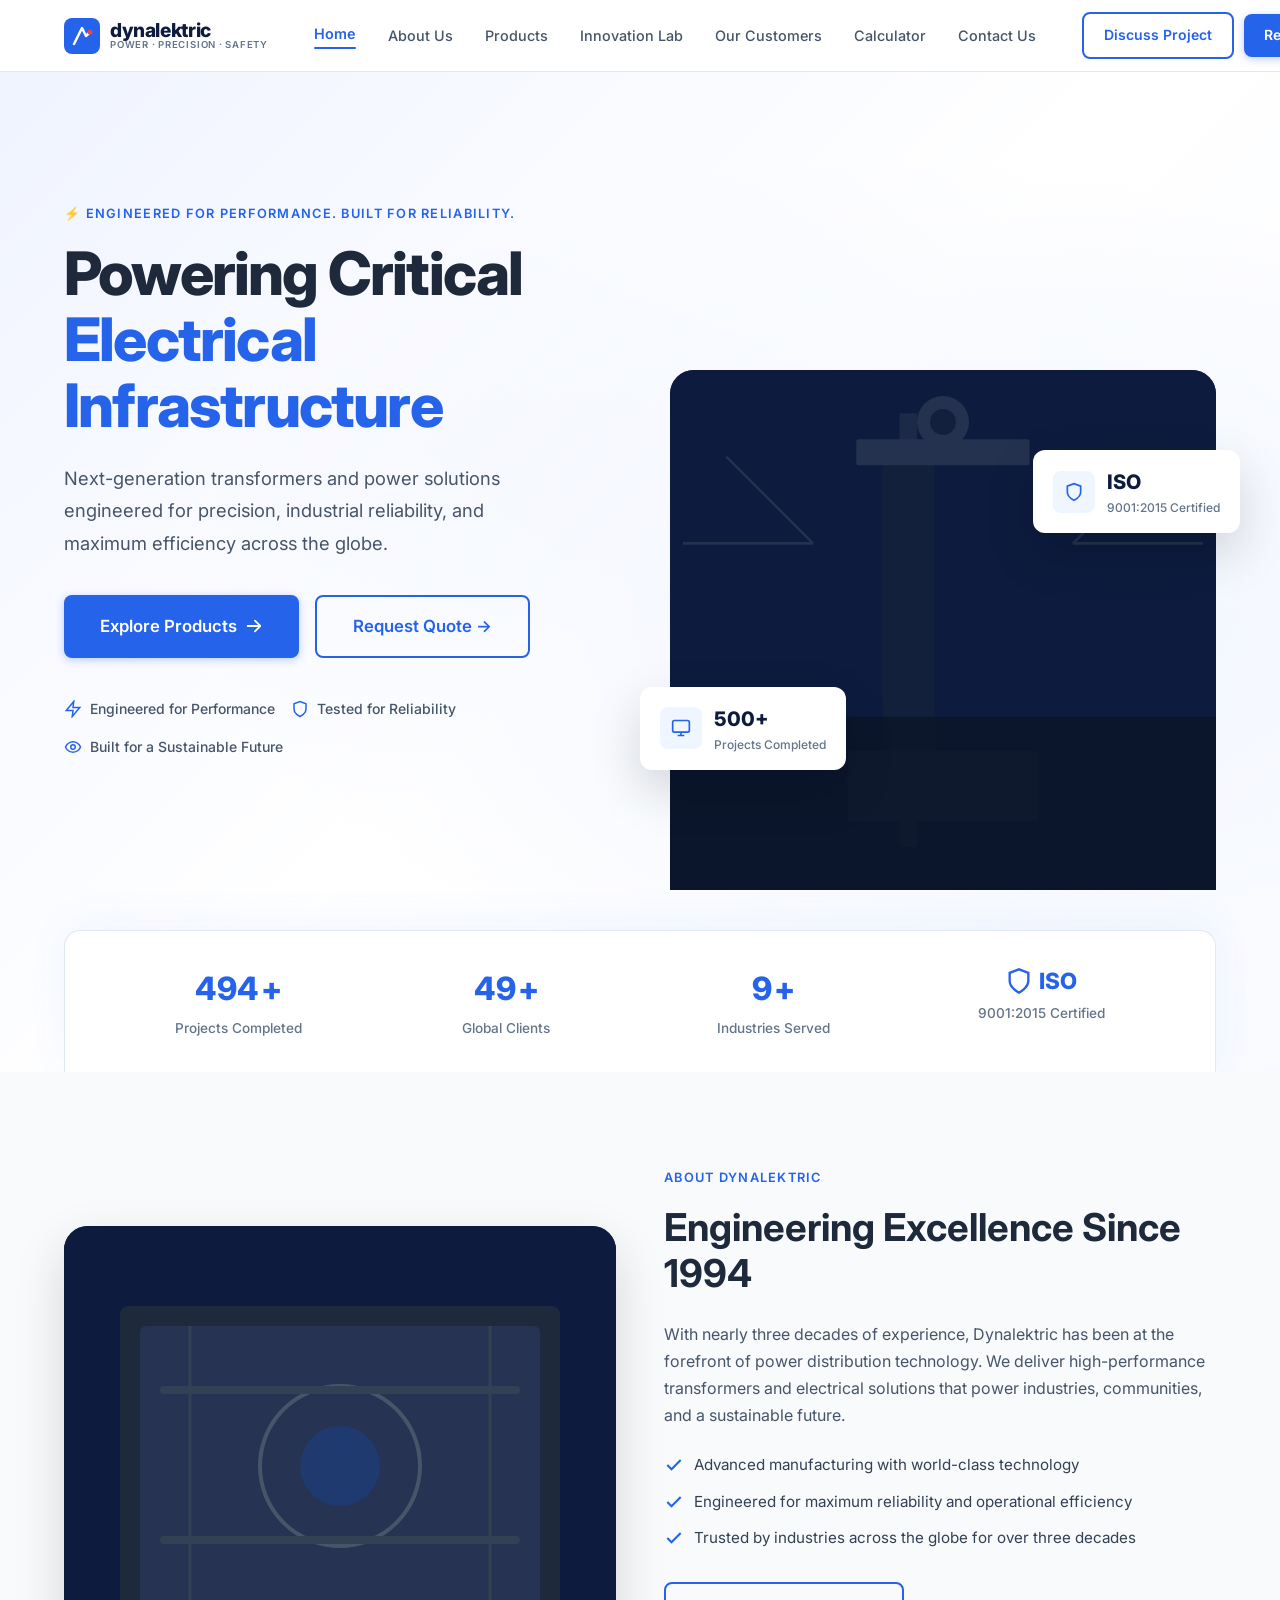
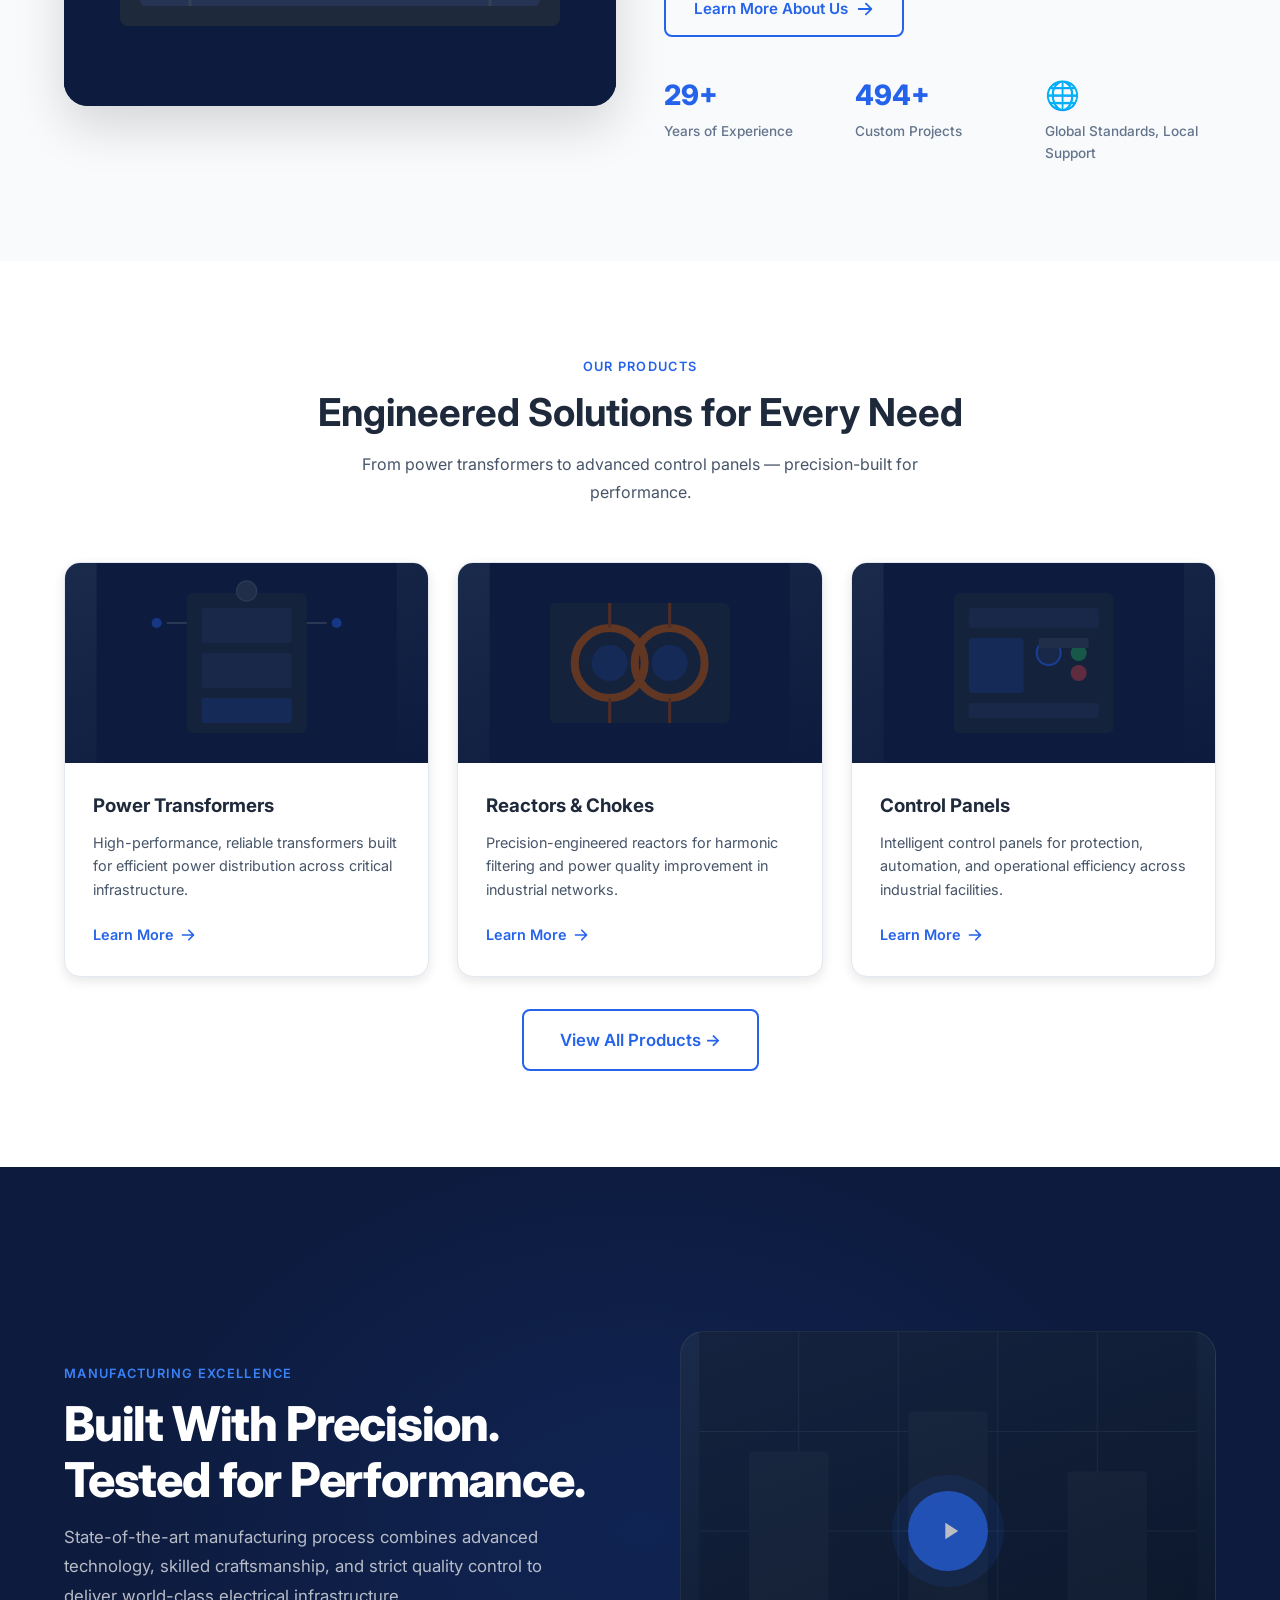
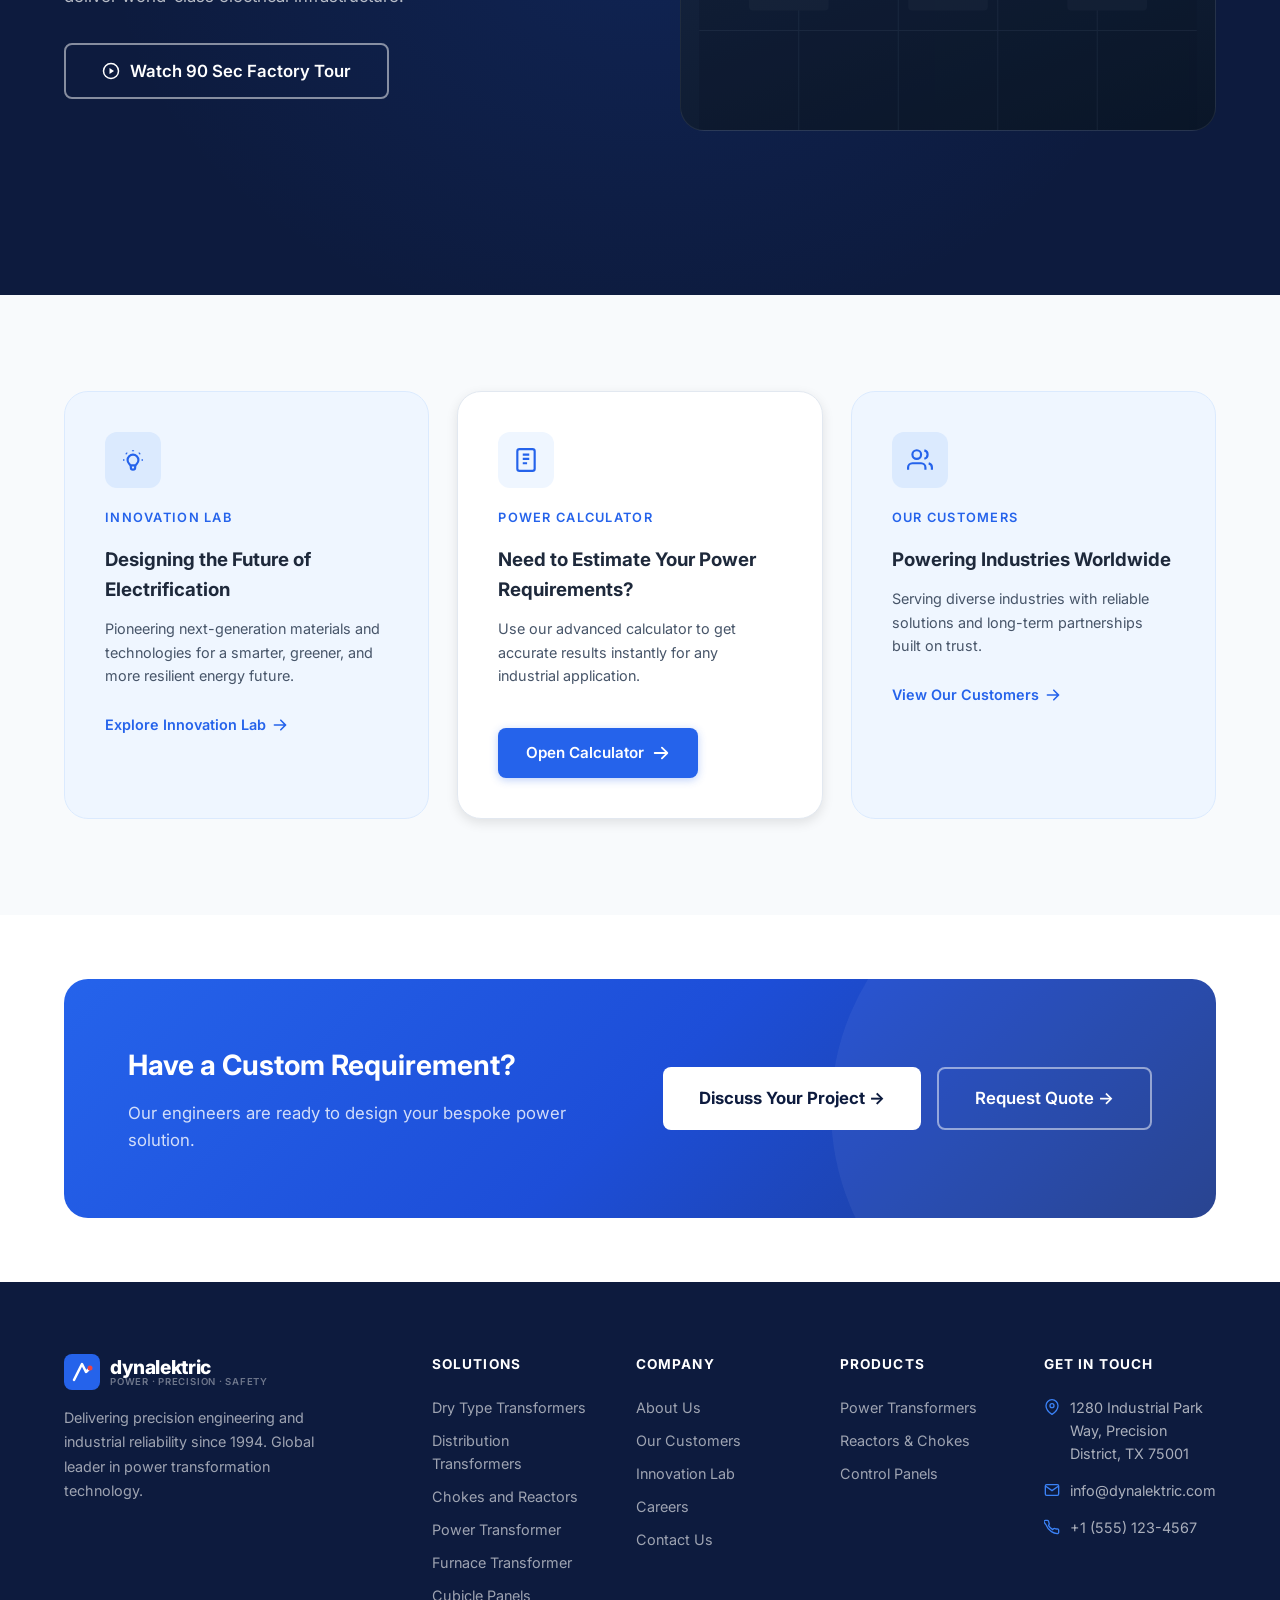
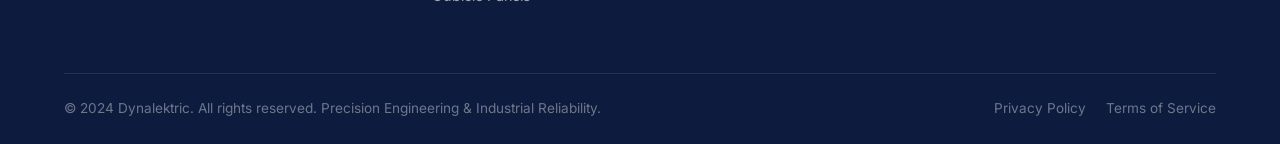
==== index.html @ 5ff0f9d1 "Initial commit — Dynalektric website" ====
<!DOCTYPE html>
<html lang="en">
<head>
  <meta charset="UTF-8" />
  <meta name="viewport" content="width=device-width, initial-scale=1.0" />
  <title>Dynalektric — Powering Critical Electrical Infrastructure</title>
  <link rel="preconnect" href="https://fonts.googleapis.com" />
  <link href="https://fonts.googleapis.com/css2?family=Inter:wght@400;500;600;700;800&display=swap" rel="stylesheet" />
  <link rel="stylesheet" href="styles.css" />
</head>
<body>

<!-- ══ NAVBAR ══════════════════════════════════════════════ -->
<nav class="navbar">
  <div class="container nav-inner">
    <a href="index.html" class="nav-logo">
      <svg class="logo-mark" viewBox="0 0 36 36" fill="none">
        <rect width="36" height="36" rx="8" fill="#2563EB"/>
        <path d="M10 26L18 10L22 18L26 14" stroke="white" stroke-width="2.5" stroke-linecap="round" stroke-linejoin="round"/>
        <circle cx="26" cy="14" r="2.5" fill="#EF4444"/>
      </svg>
      <div class="logo-text">
        <span class="logo-name">dynalektric</span>
        <span class="logo-tag">Power · Precision · Safety</span>
      </div>
    </a>
    <div class="nav-links">
      <a href="index.html" class="active">Home</a>
      <a href="about.html">About Us</a>
      <a href="products.html">Products</a>
      <a href="innovation.html">Innovation Lab</a>
      <a href="customers.html">Our Customers</a>
      <a href="calculator.html">Calculator</a>
      <a href="contact.html">Contact Us</a>
    </div>
    <div class="nav-cta">
      <a href="contact.html" class="btn btn-secondary" style="padding:10px 20px;font-size:.875rem;">Discuss Project</a>
      <a href="contact.html" class="btn btn-primary" style="padding:10px 20px;font-size:.875rem;">
        Request Quote
        <svg viewBox="0 0 20 20" fill="currentColor"><path fill-rule="evenodd" d="M10.293 3.293a1 1 0 011.414 0l6 6a1 1 0 010 1.414l-6 6a1 1 0 01-1.414-1.414L14.586 11H3a1 1 0 110-2h11.586l-4.293-4.293a1 1 0 010-1.414z" clip-rule="evenodd"/></svg>
      </a>
    </div>
    <button class="nav-toggle" aria-label="Open menu">
      <span></span><span></span><span></span>
    </button>
  </div>
</nav>

<!-- Mobile Nav -->
<div class="mobile-nav">
  <div class="mobile-nav-close">✕</div>
  <a href="index.html" class="active">Home</a>
  <a href="about.html">About Us</a>
  <a href="products.html">Products</a>
  <a href="innovation.html">Innovation Lab</a>
  <a href="customers.html">Our Customers</a>
  <a href="calculator.html">Calculator</a>
  <a href="contact.html">Contact Us</a>
  <a href="contact.html" class="btn btn-primary mt-4" style="justify-content:center;">Request Quote →</a>
</div>

<!-- ══ HERO ════════════════════════════════════════════════ -->
<section class="hero-home">
  <div class="container">
    <div class="hero-home-inner">
      <div class="hero-home-content animate">
        <div class="label">⚡ Engineered for Performance. Built for Reliability.</div>
        <h1 class="display-1">
          Powering Critical<br>
          <span>Electrical Infrastructure</span>
        </h1>
        <p>Next-generation transformers and power solutions engineered for precision, industrial reliability, and maximum efficiency across the globe.</p>
        <div style="display:flex;gap:16px;flex-wrap:wrap;">
          <a href="products.html" class="btn btn-primary btn-lg">
            Explore Products
            <svg viewBox="0 0 20 20" fill="currentColor"><path fill-rule="evenodd" d="M10.293 3.293a1 1 0 011.414 0l6 6a1 1 0 010 1.414l-6 6a1 1 0 01-1.414-1.414L14.586 11H3a1 1 0 110-2h11.586l-4.293-4.293a1 1 0 010-1.414z" clip-rule="evenodd"/></svg>
          </a>
          <a href="contact.html" class="btn btn-secondary btn-lg">Request Quote →</a>
        </div>
        <div class="hero-badges">
          <span class="hero-badge">
            <svg viewBox="0 0 24 24" fill="none" stroke="currentColor" stroke-width="2"><path d="M13 2L3 14h9l-1 8 10-12h-9l1-8z"/></svg>
            Engineered for Performance
          </span>
          <span class="hero-badge">
            <svg viewBox="0 0 24 24" fill="none" stroke="currentColor" stroke-width="2"><path d="M12 22s8-4 8-10V5l-8-3-8 3v7c0 6 8 10 8 10z"/></svg>
            Tested for Reliability
          </span>
          <span class="hero-badge">
            <svg viewBox="0 0 24 24" fill="none" stroke="currentColor" stroke-width="2"><path d="M2 12s3-7 10-7 10 7 10 7-3 7-10 7-10-7-10-7z"/><circle cx="12" cy="12" r="3"/></svg>
            Built for a Sustainable Future
          </span>
        </div>
      </div>
      <div class="hero-home-visual animate animate-delay-2">
        <div class="hero-img-wrap">
          <div class="hero-img-main">
            <svg viewBox="0 0 620 520" xmlns="http://www.w3.org/2000/svg" style="position:absolute;inset:0;width:100%;height:100%;">
              <rect fill="#0d1b3e" width="620" height="520"/>
              <rect x="0" y="380" width="620" height="140" fill="#070e22"/>
              <g opacity=".5">
                <rect x="260" y="60" width="18" height="300" fill="#334155"/>
                <rect x="342" y="60" width="18" height="300" fill="#334155"/>
                <rect x="240" y="100" width="140" height="30" fill="#1e293b" rx="4"/>
                <rect x="230" y="340" width="160" height="60" fill="#1e3a6e" rx="6"/>
                <rect x="200" y="380" width="220" height="20" fill="#263352"/>
                <circle cx="265" cy="80" r="22" fill="#1e3a6e" stroke="#475569" stroke-width="2"/>
                <circle cx="355" cy="80" r="22" fill="#1e3a6e" stroke="#475569" stroke-width="2"/>
                <circle cx="310" cy="60" r="15" fill="#2563EB" opacity=".6"/>
                <line x1="200" y1="130" x2="100" y2="80" stroke="#475569" stroke-width="2.5"/>
                <line x1="200" y1="150" x2="60"  y2="150" stroke="#475569" stroke-width="2.5"/>
                <line x1="420" y1="130" x2="520" y2="80" stroke="#475569" stroke-width="2.5"/>
                <line x1="420" y1="150" x2="560" y2="150" stroke="#475569" stroke-width="2.5"/>
                <circle cx="100" cy="80" r="8" fill="#2563EB" opacity=".8"/>
                <circle cx="60" cy="150" r="8" fill="#2563EB" opacity=".8"/>
                <circle cx="520" cy="80" r="8" fill="#2563EB" opacity=".8"/>
                <circle cx="560" cy="150" r="8" fill="#2563EB" opacity=".8"/>
                <rect x="270" y="130" width="80" height="180" fill="#263352" rx="4"/>
                <rect x="280" y="140" width="60" height="40" fill="#1e3a6e" rx="2"/>
                <rect x="280" y="190" width="60" height="40" fill="#1e3a6e" rx="2"/>
                <rect x="280" y="240" width="60" height="40" fill="#1e3a6e" rx="2"/>
              </g>
              <rect x="0" y="460" width="620" height="60" fill="rgba(7,14,34,.9)"/>
              <text x="310" y="490" text-anchor="middle" fill="rgba(255,255,255,.15)" font-size="11" font-family="monospace">DYNALEKTRIC POWER SYSTEMS</text>
            </svg>
          </div>
          <!-- Float cards -->
          <div class="hero-float-card card-1 animate animate-delay-3">
            <div class="fc-icon">
              <svg viewBox="0 0 24 24" fill="none" stroke="currentColor" stroke-width="2"><rect x="2" y="3" width="20" height="14" rx="2"/><path d="M8 21h8M12 17v4"/></svg>
            </div>
            <div class="fc-text">
              <div class="fc-num"><span data-count="500">0</span>+</div>
              <div class="fc-label">Projects Completed</div>
            </div>
          </div>
          <div class="hero-float-card card-2 animate animate-delay-4">
            <div class="fc-icon">
              <svg viewBox="0 0 24 24" fill="none" stroke="currentColor" stroke-width="2"><path d="M12 22s8-4 8-10V5l-8-3-8 3v7c0 6 8 10 8 10z"/></svg>
            </div>
            <div class="fc-text">
              <div class="fc-num">ISO</div>
              <div class="fc-label">9001:2015 Certified</div>
            </div>
          </div>
        </div>
      </div>
    </div>
  </div>

  <!-- Stats Bar -->
  <div class="container">
    <div class="stats-bar">
      <div class="stat-item">
        <div class="stat-num"><span data-count="500">0</span>+</div>
        <div class="stat-label">Projects Completed</div>
      </div>
      <div class="stat-item">
        <div class="stat-num"><span data-count="50">0</span>+</div>
        <div class="stat-label">Global Clients</div>
      </div>
      <div class="stat-item">
        <div class="stat-num"><span data-count="10">0</span>+</div>
        <div class="stat-label">Industries Served</div>
      </div>
      <div class="stat-item">
        <div class="stat-num" style="font-size:1.4rem;gap:6px;">
          <svg width="28" height="28" viewBox="0 0 24 24" fill="none" stroke="currentColor" stroke-width="2"><path d="M12 22s8-4 8-10V5l-8-3-8 3v7c0 6 8 10 8 10z"/></svg>
          ISO
        </div>
        <div class="stat-label">9001:2015 Certified</div>
      </div>
    </div>
  </div>
</section>

<!-- ══ ABOUT HOME ═══════════════════════════════════════════ -->
<section class="section about-home">
  <div class="container">
    <div class="grid-2">
      <div class="about-img-wrap animate">
        <svg viewBox="0 0 600 480" xmlns="http://www.w3.org/2000/svg" style="position:absolute;inset:0;width:100%;height:100%;">
          <rect fill="#0d1b3e" width="600" height="480"/>
          <rect x="40" y="40" width="520" height="400" fill="#1a2a4a" rx="8"/>
          <g opacity=".6">
            <rect x="100" y="100" width="160" height="280" fill="#1e293b" rx="6"/>
            <rect x="120" y="120" width="120" height="60" fill="#263352" rx="4"/>
            <rect x="120" y="200" width="120" height="60" fill="#263352" rx="4"/>
            <rect x="120" y="280" width="120" height="60" fill="#263352" rx="4"/>
            <rect x="340" y="100" width="160" height="280" fill="#1e293b" rx="6"/>
            <rect x="360" y="120" width="120" height="60" fill="#263352" rx="4"/>
            <rect x="360" y="200" width="120" height="60" fill="#263352" rx="4"/>
            <rect x="360" y="280" width="120" height="60" fill="#263352" rx="4"/>
            <line x1="260" y1="100" x2="340" y2="100" stroke="#334155" stroke-width="3"/>
            <line x1="260" y1="380" x2="340" y2="380" stroke="#334155" stroke-width="3"/>
            <circle cx="300" cy="240" r="30" fill="#1e3a6e" stroke="#2563EB" stroke-width="2"/>
            <text x="300" y="246" text-anchor="middle" fill="#2563EB" font-size="14" font-weight="bold">⚡</text>
          </g>
          <rect x="40" y="400" width="520" height="40" fill="rgba(7,14,34,.7)" rx="0 0 8 8"/>
          <text x="300" y="425" text-anchor="middle" fill="rgba(255,255,255,.2)" font-size="11" font-family="monospace">MANUFACTURING FACILITY</text>
        </svg>
      </div>
      <div class="animate animate-delay-1">
        <div class="label">About Dynalektric</div>
        <h2 class="h1 mt-4 mb-6">Engineering Excellence Since 1994</h2>
        <p class="body-md mb-6">With nearly three decades of experience, Dynalektric has been at the forefront of power distribution technology. We deliver high-performance transformers and electrical solutions that power industries, communities, and a sustainable future.</p>
        <ul style="display:flex;flex-direction:column;gap:12px;margin-bottom:32px;">
          <li style="display:flex;align-items:center;gap:10px;font-size:.95rem;color:var(--gray-700);">
            <svg width="20" height="20" viewBox="0 0 24 24" fill="none" stroke="var(--blue)" stroke-width="2.5"><path d="M20 6L9 17l-5-5"/></svg>
            Advanced manufacturing with world-class technology
          </li>
          <li style="display:flex;align-items:center;gap:10px;font-size:.95rem;color:var(--gray-700);">
            <svg width="20" height="20" viewBox="0 0 24 24" fill="none" stroke="var(--blue)" stroke-width="2.5"><path d="M20 6L9 17l-5-5"/></svg>
            Engineered for maximum reliability and operational efficiency
          </li>
          <li style="display:flex;align-items:center;gap:10px;font-size:.95rem;color:var(--gray-700);">
            <svg width="20" height="20" viewBox="0 0 24 24" fill="none" stroke="var(--blue)" stroke-width="2.5"><path d="M20 6L9 17l-5-5"/></svg>
            Trusted by industries across the globe for over three decades
          </li>
        </ul>
        <a href="about.html" class="btn btn-secondary">
          Learn More About Us
          <svg viewBox="0 0 20 20" fill="currentColor"><path fill-rule="evenodd" d="M10.293 3.293a1 1 0 011.414 0l6 6a1 1 0 010 1.414l-6 6a1 1 0 01-1.414-1.414L14.586 11H3a1 1 0 110-2h11.586l-4.293-4.293a1 1 0 010-1.414z" clip-rule="evenodd"/></svg>
        </a>
        <div class="about-mini-stats mt-8">
          <div class="mini-stat">
            <div class="mini-stat-num"><span data-count="30">0</span>+</div>
            <div class="mini-stat-label">Years of Experience</div>
          </div>
          <div class="mini-stat">
            <div class="mini-stat-num"><span data-count="500">0</span>+</div>
            <div class="mini-stat-label">Custom Projects</div>
          </div>
          <div class="mini-stat">
            <div class="mini-stat-num">🌐</div>
            <div class="mini-stat-label">Global Standards, Local Support</div>
          </div>
        </div>
      </div>
    </div>
  </div>
</section>

<!-- ══ PRODUCTS ═════════════════════════════════════════════ -->
<section class="section" style="background:var(--white);">
  <div class="container">
    <div class="section-header center animate">
      <div class="label">Our Products</div>
      <h2 class="h1">Engineered Solutions for Every Need</h2>
      <p class="body-md mx-auto">From power transformers to advanced control panels — precision-built for performance.</p>
    </div>
    <div class="grid-3">
      <div class="product-card animate animate-delay-1">
        <div class="product-card-img">
          <svg viewBox="0 0 300 200" xmlns="http://www.w3.org/2000/svg" style="position:absolute;inset:0;width:100%;height:100%;">
            <rect fill="#0d1b3e" width="300" height="200"/>
            <g opacity=".5">
              <rect x="90" y="30" width="120" height="140" fill="#1e293b" rx="6"/>
              <rect x="105" y="45" width="90" height="35" fill="#263352" rx="3"/>
              <rect x="105" y="90" width="90" height="35" fill="#263352" rx="3"/>
              <rect x="105" y="135" width="90" height="25" fill="#1e3a6e" rx="3"/>
              <circle cx="150" cy="28" r="10" fill="#334155" stroke="#475569" stroke-width="1.5"/>
              <line x1="70" y1="60" x2="90" y2="60" stroke="#475569" stroke-width="2"/>
              <line x1="210" y1="60" x2="230" y2="60" stroke="#475569" stroke-width="2"/>
              <circle cx="60" cy="60" r="5" fill="#2563EB" opacity=".8"/>
              <circle cx="240" cy="60" r="5" fill="#2563EB" opacity=".8"/>
            </g>
          </svg>
        </div>
        <div class="product-card-body">
          <h3>Power Transformers</h3>
          <p>High-performance, reliable transformers built for efficient power distribution across critical infrastructure.</p>
          <a href="products.html" class="link-arrow">Learn More <svg viewBox="0 0 20 20" fill="currentColor"><path fill-rule="evenodd" d="M10.293 3.293a1 1 0 011.414 0l6 6a1 1 0 010 1.414l-6 6a1 1 0 01-1.414-1.414L14.586 11H3a1 1 0 110-2h11.586l-4.293-4.293a1 1 0 010-1.414z" clip-rule="evenodd"/></svg></a>
        </div>
      </div>
      <div class="product-card animate animate-delay-2">
        <div class="product-card-img">
          <svg viewBox="0 0 300 200" xmlns="http://www.w3.org/2000/svg" style="position:absolute;inset:0;width:100%;height:100%;">
            <rect fill="#0d1b3e" width="300" height="200"/>
            <g opacity=".5">
              <rect x="60" y="40" width="180" height="120" fill="#1e293b" rx="6"/>
              <circle cx="120" cy="100" r="35" fill="none" stroke="#b45309" stroke-width="8"/>
              <circle cx="180" cy="100" r="35" fill="none" stroke="#b45309" stroke-width="8"/>
              <circle cx="120" cy="100" r="18" fill="#1e3a6e"/>
              <circle cx="180" cy="100" r="18" fill="#1e3a6e"/>
              <line x1="120" y1="65" x2="120" y2="40" stroke="#92400e" stroke-width="3"/>
              <line x1="180" y1="65" x2="180" y2="40" stroke="#92400e" stroke-width="3"/>
              <line x1="120" y1="135" x2="120" y2="160" stroke="#92400e" stroke-width="3"/>
              <line x1="180" y1="135" x2="180" y2="160" stroke="#92400e" stroke-width="3"/>
            </g>
          </svg>
        </div>
        <div class="product-card-body">
          <h3>Reactors & Chokes</h3>
          <p>Precision-engineered reactors for harmonic filtering and power quality improvement in industrial networks.</p>
          <a href="products.html" class="link-arrow">Learn More <svg viewBox="0 0 20 20" fill="currentColor"><path fill-rule="evenodd" d="M10.293 3.293a1 1 0 011.414 0l6 6a1 1 0 010 1.414l-6 6a1 1 0 01-1.414-1.414L14.586 11H3a1 1 0 110-2h11.586l-4.293-4.293a1 1 0 010-1.414z" clip-rule="evenodd"/></svg></a>
        </div>
      </div>
      <div class="product-card animate animate-delay-3">
        <div class="product-card-img">
          <svg viewBox="0 0 300 200" xmlns="http://www.w3.org/2000/svg" style="position:absolute;inset:0;width:100%;height:100%;">
            <rect fill="#0d1b3e" width="300" height="200"/>
            <g opacity=".5">
              <rect x="70" y="30" width="160" height="140" fill="#1e293b" rx="6"/>
              <rect x="85" y="45" width="130" height="20" fill="#263352" rx="3"/>
              <rect x="85" y="75" width="55" height="55" fill="#1e3a6e" rx="4"/>
              <rect x="85" y="140" width="130" height="15" fill="#263352" rx="3"/>
              <circle cx="165" cy="90" r="12" fill="#263352" stroke="#2563EB" stroke-width="2"/>
              <circle cx="195" cy="90" r="8" fill="#22c55e" opacity=".7"/>
              <circle cx="195" cy="110" r="8" fill="#ef4444" opacity=".7"/>
              <rect x="155" y="75" width="50" height="10" fill="#334155" rx="2"/>
            </g>
          </svg>
        </div>
        <div class="product-card-body">
          <h3>Control Panels</h3>
          <p>Intelligent control panels for protection, automation, and operational efficiency across industrial facilities.</p>
          <a href="products.html" class="link-arrow">Learn More <svg viewBox="0 0 20 20" fill="currentColor"><path fill-rule="evenodd" d="M10.293 3.293a1 1 0 011.414 0l6 6a1 1 0 010 1.414l-6 6a1 1 0 01-1.414-1.414L14.586 11H3a1 1 0 110-2h11.586l-4.293-4.293a1 1 0 010-1.414z" clip-rule="evenodd"/></svg></a>
        </div>
      </div>
    </div>
    <div class="text-center mt-8 animate">
      <a href="products.html" class="btn btn-secondary btn-lg">View All Products →</a>
    </div>
  </div>
</section>

<!-- ══ DARK BANNER ══════════════════════════════════════════ -->
<section class="dark-banner section-sm">
  <div class="container">
    <div class="dark-banner-inner">
      <div class="animate">
        <div class="label" style="color:var(--blue-light);">Manufacturing Excellence</div>
        <h2 class="display-2" style="color:var(--white);margin-top:12px;margin-bottom:16px;">
          Built With Precision.<br>Tested for Performance.
        </h2>
        <p style="color:rgba(255,255,255,.7);font-size:1.05rem;line-height:1.75;margin-bottom:32px;max-width:480px;">State-of-the-art manufacturing process combines advanced technology, skilled craftsmanship, and strict quality control to deliver world-class electrical infrastructure.</p>
        <button class="btn btn-outline-white btn-lg" style="display:inline-flex;align-items:center;gap:10px;">
          <svg width="20" height="20" viewBox="0 0 24 24" fill="currentColor"><circle cx="12" cy="12" r="10" fill="none" stroke="currentColor" stroke-width="2"/><path d="M10 8l6 4-6 4V8z" fill="currentColor"/></svg>
          Watch 90 Sec Factory Tour
        </button>
      </div>
      <div class="factory-visual animate animate-delay-2">
        <div class="play-btn">
          <svg viewBox="0 0 24 24" fill="currentColor"><path d="M8 5v14l11-7z"/></svg>
        </div>
        <svg viewBox="0 0 500 400" xmlns="http://www.w3.org/2000/svg" style="position:absolute;inset:0;width:100%;height:100%;opacity:.3;">
          <rect fill="#0a1628" width="500" height="400"/>
          <g stroke="#334155" stroke-width="1">
            <line x1="0" y1="100" x2="500" y2="100"/><line x1="0" y1="200" x2="500" y2="200"/>
            <line x1="0" y1="300" x2="500" y2="300"/><line x1="100" y1="0" x2="100" y2="400"/>
            <line x1="200" y1="0" x2="200" y2="400"/><line x1="300" y1="0" x2="300" y2="400"/>
            <line x1="400" y1="0" x2="400" y2="400"/>
          </g>
          <rect x="50" y="120" width="80" height="160" fill="#1e293b" rx="4"/>
          <rect x="210" y="80" width="80" height="200" fill="#1e293b" rx="4"/>
          <rect x="370" y="140" width="80" height="140" fill="#1e293b" rx="4"/>
        </svg>
      </div>
    </div>
  </div>
</section>

<!-- ══ THREE PROMO CARDS ════════════════════════════════════ -->
<section class="section" style="background:var(--gray-50);">
  <div class="container">
    <div class="grid-3" style="align-items:stretch;">
      <div class="promo-card blue-bg animate">
        <div class="card-icon" style="background:var(--blue-100);">
          <svg viewBox="0 0 24 24" fill="none" stroke="currentColor" stroke-width="2"><path d="M9.663 17h4.673M12 3v1m6.364 1.636l-.707.707M21 12h-1M4 12H3m3.343-5.657l-.707-.707m2.828 9.9a5 5 0 117.072 0l-.548.547A3.374 3.374 0 0014 18.469V19a2 2 0 11-4 0v-.531c0-.895-.356-1.754-.988-2.386l-.548-.547z"/></svg>
        </div>
        <div class="label">Innovation Lab</div>
        <h3 class="mt-4 mb-4">Designing the Future of Electrification</h3>
        <p>Pioneering next-generation materials and technologies for a smarter, greener, and more resilient energy future.</p>
        <a href="innovation.html" class="link-arrow">Explore Innovation Lab <svg viewBox="0 0 20 20" fill="currentColor"><path fill-rule="evenodd" d="M10.293 3.293a1 1 0 011.414 0l6 6a1 1 0 010 1.414l-6 6a1 1 0 01-1.414-1.414L14.586 11H3a1 1 0 110-2h11.586l-4.293-4.293a1 1 0 010-1.414z" clip-rule="evenodd"/></svg></a>
      </div>
      <div class="promo-card white-bg animate animate-delay-2">
        <div class="card-icon">
          <svg viewBox="0 0 24 24" fill="none" stroke="currentColor" stroke-width="2"><rect x="4" y="2" width="16" height="20" rx="2"/><path d="M9 7h6M9 11h6M9 15h4"/></svg>
        </div>
        <div class="label">Power Calculator</div>
        <h3 class="mt-4 mb-4">Need to Estimate Your Power Requirements?</h3>
        <p>Use our advanced calculator to get accurate results instantly for any industrial application.</p>
        <a href="calculator.html" class="btn btn-primary mt-4">
          Open Calculator
          <svg viewBox="0 0 20 20" fill="currentColor"><path fill-rule="evenodd" d="M10.293 3.293a1 1 0 011.414 0l6 6a1 1 0 010 1.414l-6 6a1 1 0 01-1.414-1.414L14.586 11H3a1 1 0 110-2h11.586l-4.293-4.293a1 1 0 010-1.414z" clip-rule="evenodd"/></svg>
        </a>
      </div>
      <div class="promo-card blue-bg animate animate-delay-3">
        <div class="card-icon" style="background:var(--blue-100);">
          <svg viewBox="0 0 24 24" fill="none" stroke="currentColor" stroke-width="2"><path d="M17 21v-2a4 4 0 0 0-4-4H5a4 4 0 0 0-4 4v2"/><circle cx="9" cy="7" r="4"/><path d="M23 21v-2a4 4 0 0 0-3-3.87M16 3.13a4 4 0 0 1 0 7.75"/></svg>
        </div>
        <div class="label">Our Customers</div>
        <h3 class="mt-4 mb-4">Powering Industries Worldwide</h3>
        <p>Serving diverse industries with reliable solutions and long-term partnerships built on trust.</p>
        <a href="customers.html" class="link-arrow">View Our Customers <svg viewBox="0 0 20 20" fill="currentColor"><path fill-rule="evenodd" d="M10.293 3.293a1 1 0 011.414 0l6 6a1 1 0 010 1.414l-6 6a1 1 0 01-1.414-1.414L14.586 11H3a1 1 0 110-2h11.586l-4.293-4.293a1 1 0 010-1.414z" clip-rule="evenodd"/></svg></a>
      </div>
    </div>
  </div>
</section>

<!-- ══ CTA BANNER ═══════════════════════════════════════════ -->
<section class="section-sm" style="background:var(--white);">
  <div class="container animate">
    <div class="cta-banner">
      <div class="cta-banner-content">
        <h2>Have a Custom Requirement?</h2>
        <p>Our engineers are ready to design your bespoke power solution.</p>
      </div>
      <div class="cta-banner-actions">
        <a href="contact.html" class="btn btn-white btn-lg">Discuss Your Project →</a>
        <a href="contact.html" class="btn btn-outline-white btn-lg">Request Quote →</a>
      </div>
    </div>
  </div>
</section>

<!-- ══ FOOTER ═══════════════════════════════════════════════ -->
<footer class="footer">
  <div class="container">
    <div class="footer-main">
      <div class="footer-brand">
        <a href="index.html" class="nav-logo">
          <svg class="logo-mark" viewBox="0 0 36 36" fill="none">
            <rect width="36" height="36" rx="8" fill="#2563EB"/>
            <path d="M10 26L18 10L22 18L26 14" stroke="white" stroke-width="2.5" stroke-linecap="round" stroke-linejoin="round"/>
            <circle cx="26" cy="14" r="2.5" fill="#EF4444"/>
          </svg>
          <div class="logo-text">
            <span class="logo-name">dynalektric</span>
            <span class="logo-tag">Power · Precision · Safety</span>
          </div>
        </a>
        <p>Delivering precision engineering and industrial reliability since 1994. Global leader in power transformation technology.</p>
      </div>
      <div class="footer-col">
        <h4>Solutions</h4>
        <a href="products.html">Dry Type Transformers</a>
        <a href="products.html">Distribution Transformers</a>
        <a href="products.html">Chokes and Reactors</a>
        <a href="products.html">Power Transformer</a>
        <a href="products.html">Furnace Transformer</a>
        <a href="products.html">Cubicle Panels</a>
      </div>
      <div class="footer-col">
        <h4>Company</h4>
        <a href="about.html">About Us</a>
        <a href="customers.html">Our Customers</a>
        <a href="innovation.html">Innovation Lab</a>
        <a href="contact.html">Careers</a>
        <a href="contact.html">Contact Us</a>
      </div>
      <div class="footer-col">
        <h4>Products</h4>
        <a href="products.html">Power Transformers</a>
        <a href="products.html">Reactors & Chokes</a>
        <a href="products.html">Control Panels</a>
      </div>
      <div class="footer-col">
        <h4>Get In Touch</h4>
        <div class="footer-contact-item">
          <svg viewBox="0 0 24 24" fill="none" stroke="currentColor" stroke-width="2"><path d="M21 10c0 7-9 13-9 13s-9-6-9-13a9 9 0 0118 0z"/><circle cx="12" cy="10" r="3"/></svg>
          <span>1280 Industrial Park Way, Precision District, TX 75001</span>
        </div>
        <div class="footer-contact-item">
          <svg viewBox="0 0 24 24" fill="none" stroke="currentColor" stroke-width="2"><path d="M4 4h16c1.1 0 2 .9 2 2v12c0 1.1-.9 2-2 2H4c-1.1 0-2-.9-2-2V6c0-1.1.9-2 2-2z"/><polyline points="22,6 12,13 2,6"/></svg>
          <span>info@dynalektric.com</span>
        </div>
        <div class="footer-contact-item">
          <svg viewBox="0 0 24 24" fill="none" stroke="currentColor" stroke-width="2"><path d="M22 16.92v3a2 2 0 01-2.18 2 19.79 19.79 0 01-8.63-3.07A19.5 19.5 0 013.07 8.81 19.79 19.79 0 01.04 4.18 2 2 0 012 2h3a2 2 0 012 1.72c.127.96.361 1.903.7 2.81a2 2 0 01-.45 2.11L6.91 9.91a16 16 0 006.08 6.08l1.27-1.27a2 2 0 012.11-.45c.907.339 1.85.573 2.81.7A2 2 0 0122 16.92z"/></svg>
          <span>+1 (555) 123-4567</span>
        </div>
      </div>
    </div>
    <div class="footer-bottom">
      <span>© 2024 Dynalektric. All rights reserved. Precision Engineering &amp; Industrial Reliability.</span>
      <div style="display:flex;gap:20px;">
        <a href="#">Privacy Policy</a>
        <a href="#">Terms of Service</a>
      </div>
    </div>
  </div>
</footer>

<script src="script.js"></script>
</body>
</html>
---- styles.css ----
/* ============================================================
   Dynalektric — Global Stylesheet
   ============================================================ */

/* ── Variables ─────────────────────────────────────────────── */
:root {
  --blue:        #2563EB;
  --blue-dark:   #1D4ED8;
  --blue-light:  #3B82F6;
  --blue-50:     #EFF6FF;
  --blue-100:    #DBEAFE;
  --navy:        #0D1B3E;
  --navy-dark:   #070E22;
  --white:       #FFFFFF;
  --gray-50:     #F8FAFC;
  --gray-100:    #F1F5F9;
  --gray-200:    #E2E8F0;
  --gray-300:    #CBD5E1;
  --gray-400:    #94A3B8;
  --gray-500:    #64748B;
  --gray-600:    #475569;
  --gray-700:    #334155;
  --gray-800:    #1E293B;
  --red:         #EF4444;
  --orange:      #F97316;

  --font: 'Inter', -apple-system, BlinkMacSystemFont, 'Segoe UI', sans-serif;

  --shadow-sm:   0 1px 3px rgba(0,0,0,.08);
  --shadow-md:   0 4px 12px rgba(0,0,0,.10);
  --shadow-lg:   0 10px 30px rgba(0,0,0,.12);
  --shadow-xl:   0 20px 50px rgba(0,0,0,.15);
  --shadow-blue: 0 8px 30px rgba(37,99,235,.35);

  --r-sm: 8px;
  --r-md: 12px;
  --r-lg: 16px;
  --r-xl: 24px;

  --ease: all .3s cubic-bezier(.4,0,.2,1);
  --ease-fast: all .15s cubic-bezier(.4,0,.2,1);

  --nav-h: 72px;
}

/* ── Reset ──────────────────────────────────────────────────── */
*, *::before, *::after { box-sizing: border-box; margin: 0; padding: 0; }
html { scroll-behavior: smooth; font-size: 16px; }
body {
  font-family: var(--font);
  color: var(--gray-800);
  background: var(--white);
  line-height: 1.6;
  -webkit-font-smoothing: antialiased;
}
img { display: block; max-width: 100%; }
a { text-decoration: none; color: inherit; }
ul { list-style: none; }
button { font-family: var(--font); cursor: pointer; border: none; background: none; }

/* ── Typography ─────────────────────────────────────────────── */
.display-1 { font-size: clamp(2.4rem, 5vw, 3.75rem); font-weight: 800; line-height: 1.1; letter-spacing: -.03em; }
.display-2 { font-size: clamp(2rem, 4vw, 3rem);     font-weight: 800; line-height: 1.15; letter-spacing: -.025em; }
.h1 { font-size: clamp(1.75rem, 3vw, 2.5rem); font-weight: 700; line-height: 1.2; }
.h2 { font-size: clamp(1.5rem, 2.5vw, 2rem);  font-weight: 700; line-height: 1.25; }
.h3 { font-size: 1.25rem; font-weight: 600; line-height: 1.3; }
.h4 { font-size: 1.1rem;  font-weight: 600; }
.label { font-size: .8rem; font-weight: 600; letter-spacing: .1em; text-transform: uppercase; color: var(--blue); }
.body-lg { font-size: 1.1rem; line-height: 1.75; color: var(--gray-600); }
.body-md { font-size: 1rem; line-height: 1.7; color: var(--gray-600); }

/* ── Layout Helpers ─────────────────────────────────────────── */
.container { width: 100%; max-width: 1200px; margin-inline: auto; padding-inline: 24px; }
.container-lg { width: 100%; max-width: 1400px; margin-inline: auto; padding-inline: 24px; }
.section { padding-block: 96px; }
.section-sm { padding-block: 64px; }
.grid-2 { display: grid; grid-template-columns: 1fr 1fr; gap: 48px; align-items: center; }
.grid-3 { display: grid; grid-template-columns: repeat(3, 1fr); gap: 28px; }
.grid-4 { display: grid; grid-template-columns: repeat(4, 1fr); gap: 24px; }
.flex-center { display: flex; align-items: center; justify-content: center; }
.flex-between { display: flex; align-items: center; justify-content: space-between; }
.gap-4 { gap: 16px; }
.gap-6 { gap: 24px; }
.gap-8 { gap: 32px; }
.text-center { text-align: center; }
.mt-4  { margin-top: 16px; }
.mt-6  { margin-top: 24px; }
.mt-8  { margin-top: 32px; }
.mt-12 { margin-top: 48px; }
.mb-2  { margin-bottom: 8px; }
.mb-4  { margin-bottom: 16px; }
.mb-6  { margin-bottom: 24px; }
.max-580 { max-width: 580px; }
.max-720 { max-width: 720px; }
.mx-auto { margin-inline: auto; }

/* ── Buttons ────────────────────────────────────────────────── */
.btn {
  display: inline-flex;
  align-items: center;
  gap: 8px;
  padding: 13px 28px;
  border-radius: var(--r-sm);
  font-size: .95rem;
  font-weight: 600;
  transition: var(--ease);
  white-space: nowrap;
}
.btn-primary {
  background: var(--blue);
  color: var(--white);
  box-shadow: 0 2px 8px rgba(37,99,235,.3);
}
.btn-primary:hover {
  background: var(--blue-dark);
  box-shadow: var(--shadow-blue);
  transform: translateY(-2px);
}
.btn-secondary {
  background: transparent;
  color: var(--blue);
  border: 2px solid var(--blue);
}
.btn-secondary:hover {
  background: var(--blue-50);
  box-shadow: 0 4px 16px rgba(37,99,235,.15);
  transform: translateY(-2px);
}
.btn-white {
  background: var(--white);
  color: var(--navy);
  font-weight: 700;
}
.btn-white:hover {
  background: var(--gray-50);
  box-shadow: 0 8px 24px rgba(0,0,0,.15);
  transform: translateY(-2px);
}
.btn-outline-white {
  background: transparent;
  color: var(--white);
  border: 2px solid rgba(255,255,255,.5);
}
.btn-outline-white:hover {
  border-color: var(--white);
  background: rgba(255,255,255,.1);
  transform: translateY(-2px);
}
.btn-lg { padding: 16px 36px; font-size: 1.05rem; }
.btn svg { width: 18px; height: 18px; flex-shrink: 0; }

/* ── Cards ──────────────────────────────────────────────────── */
.card {
  background: var(--white);
  border-radius: var(--r-lg);
  padding: 32px;
  box-shadow: var(--shadow-md);
  border: 1px solid var(--gray-200);
  transition: var(--ease);
}
.card:hover {
  transform: translateY(-6px);
  box-shadow: var(--shadow-xl);
  border-color: var(--blue-100);
}
.card-icon {
  width: 56px;
  height: 56px;
  border-radius: var(--r-md);
  background: var(--blue-50);
  display: flex;
  align-items: center;
  justify-content: center;
  margin-bottom: 20px;
  color: var(--blue);
  flex-shrink: 0;
}
.card-icon svg { width: 26px; height: 26px; }

/* ── Badges / Tags ──────────────────────────────────────────── */
.badge {
  display: inline-flex;
  align-items: center;
  gap: 6px;
  padding: 6px 14px;
  border-radius: 100px;
  font-size: .8rem;
  font-weight: 600;
}
.badge-blue { background: var(--blue-50); color: var(--blue); }
.badge-navy { background: rgba(255,255,255,.12); color: var(--white); }

/* ── Section Header ─────────────────────────────────────────── */
.section-header { margin-bottom: 56px; }
.section-header.center { text-align: center; }
.section-header .label { margin-bottom: 12px; }
.section-header h2 { margin-bottom: 16px; }
.section-header p { max-width: 620px; }
.section-header.center p { margin-inline: auto; }

/* ══════════════════════════════════════════════════════════════
   NAVIGATION
══════════════════════════════════════════════════════════════ */
.navbar {
  position: sticky;
  top: 0;
  z-index: 1000;
  height: var(--nav-h);
  background: rgba(255,255,255,.95);
  backdrop-filter: blur(20px);
  -webkit-backdrop-filter: blur(20px);
  border-bottom: 1px solid var(--gray-200);
  transition: var(--ease);
}
.navbar.scrolled {
  box-shadow: 0 4px 20px rgba(0,0,0,.08);
}
.nav-inner {
  height: 100%;
  display: flex;
  align-items: center;
  justify-content: space-between;
  gap: 32px;
}
.nav-logo {
  display: flex;
  align-items: center;
  gap: 10px;
  flex-shrink: 0;
}
.nav-logo .logo-mark {
  width: 36px;
  height: 36px;
}
.nav-logo .logo-text {
  display: flex;
  flex-direction: column;
  line-height: 1;
}
.nav-logo .logo-name {
  font-size: 1.2rem;
  font-weight: 800;
  color: var(--navy);
  letter-spacing: -.02em;
}
.nav-logo .logo-tag {
  font-size: .6rem;
  font-weight: 600;
  color: var(--gray-500);
  letter-spacing: .08em;
  text-transform: uppercase;
}
.nav-links {
  display: flex;
  align-items: center;
  gap: 4px;
  flex: 1;
  justify-content: center;
}
.nav-links a {
  padding: 8px 14px;
  border-radius: var(--r-sm);
  font-size: .9rem;
  font-weight: 500;
  color: var(--gray-600);
  transition: var(--ease-fast);
  white-space: nowrap;
}
.nav-links a:hover { color: var(--blue); background: var(--blue-50); }
.nav-links a.active { color: var(--blue); font-weight: 600; }
.nav-links a.active::after {
  display: block;
  content: '';
  height: 2px;
  background: var(--blue);
  border-radius: 2px;
  margin-top: 2px;
}
.nav-cta { display: flex; align-items: center; gap: 10px; flex-shrink: 0; }
.nav-toggle {
  display: none;
  flex-direction: column;
  gap: 5px;
  padding: 8px;
  border-radius: var(--r-sm);
  cursor: pointer;
}
.nav-toggle span {
  display: block;
  width: 22px;
  height: 2px;
  background: var(--gray-700);
  border-radius: 2px;
  transition: var(--ease);
}

/* ── Mobile Nav ─────────────────────────────────────────────── */
.mobile-nav {
  display: none;
  position: fixed;
  inset: 0;
  z-index: 999;
  background: var(--white);
  padding: 24px;
  flex-direction: column;
  gap: 12px;
  overflow-y: auto;
  transform: translateX(100%);
  transition: transform .35s cubic-bezier(.4,0,.2,1);
}
.mobile-nav.open { transform: translateX(0); display: flex; }
.mobile-nav a {
  padding: 14px 16px;
  border-radius: var(--r-md);
  font-size: 1.1rem;
  font-weight: 500;
  color: var(--gray-700);
  border: 1px solid var(--gray-200);
}
.mobile-nav a.active { color: var(--blue); border-color: var(--blue-100); background: var(--blue-50); }
.mobile-nav-close {
  align-self: flex-end;
  width: 40px; height: 40px;
  border-radius: 50%;
  background: var(--gray-100);
  display: flex;
  align-items: center;
  justify-content: center;
  font-size: 1.4rem;
  cursor: pointer;
  margin-bottom: 8px;
}

/* ══════════════════════════════════════════════════════════════
   FOOTER
══════════════════════════════════════════════════════════════ */
.footer {
  background: var(--navy);
  color: rgba(255,255,255,.75);
}
.footer-main {
  padding: 72px 0 56px;
  display: grid;
  grid-template-columns: 2fr 1fr 1fr 1fr 1fr;
  gap: 40px;
}
.footer-brand .logo-name { color: var(--white); }
.footer-brand .logo-tag  { color: rgba(255,255,255,.4); }
.footer-brand p {
  font-size: .9rem;
  line-height: 1.7;
  color: rgba(255,255,255,.6);
  margin-top: 16px;
  max-width: 280px;
}
.footer-col h4 {
  color: var(--white);
  font-size: .85rem;
  font-weight: 700;
  letter-spacing: .08em;
  text-transform: uppercase;
  margin-bottom: 20px;
}
.footer-col a {
  display: block;
  font-size: .9rem;
  color: rgba(255,255,255,.6);
  margin-bottom: 10px;
  transition: var(--ease-fast);
}
.footer-col a:hover { color: var(--white); padding-left: 4px; }
.footer-contact-item {
  display: flex;
  align-items: flex-start;
  gap: 10px;
  font-size: .9rem;
  color: rgba(255,255,255,.65);
  margin-bottom: 14px;
}
.footer-contact-item svg { width: 16px; height: 16px; flex-shrink: 0; margin-top: 3px; color: var(--blue-light); }
.footer-bottom {
  border-top: 1px solid rgba(255,255,255,.1);
  padding: 24px 0;
  display: flex;
  align-items: center;
  justify-content: space-between;
  font-size: .85rem;
  color: rgba(255,255,255,.4);
}
.footer-bottom a { color: rgba(255,255,255,.4); }
.footer-bottom a:hover { color: rgba(255,255,255,.7); }

/* ══════════════════════════════════════════════════════════════
   HERO — HOME
══════════════════════════════════════════════════════════════ */
.hero-home {
  position: relative;
  overflow: hidden;
  background: linear-gradient(135deg, #F0F4FF 0%, #FFFFFF 50%, #F8FAFF 100%);
  padding-top: 80px;
  padding-bottom: 0;
}
.hero-home::before {
  content: '';
  position: absolute;
  inset: 0;
  background: radial-gradient(ellipse 80% 60% at 70% 50%, rgba(37,99,235,.06) 0%, transparent 70%);
  pointer-events: none;
}
.hero-home-inner {
  display: grid;
  grid-template-columns: 1fr 1fr;
  gap: 60px;
  align-items: center;
  min-height: calc(90vh - var(--nav-h));
}
.hero-home-content { padding-bottom: 80px; }
.hero-home-content .label { margin-bottom: 16px; }
.hero-home-content .display-1 { margin-bottom: 24px; }
.hero-home-content .display-1 span { color: var(--blue); }
.hero-home-content p { margin-bottom: 36px; font-size: 1.15rem; line-height: 1.75; color: var(--gray-600); max-width: 500px; }
.hero-badges {
  display: flex;
  flex-wrap: wrap;
  gap: 16px;
  margin-top: 40px;
}
.hero-badge {
  display: flex;
  align-items: center;
  gap: 8px;
  font-size: .875rem;
  font-weight: 500;
  color: var(--gray-600);
}
.hero-badge svg { width: 18px; height: 18px; color: var(--blue); }
.hero-home-visual {
  position: relative;
  display: flex;
  align-items: flex-end;
  justify-content: center;
  height: 100%;
  min-height: 600px;
}
.hero-img-wrap {
  position: relative;
  width: 100%;
  max-width: 620px;
}
.hero-img-main {
  width: 100%;
  height: 520px;
  border-radius: var(--r-xl) var(--r-xl) 0 0;
  object-fit: cover;
  background: linear-gradient(160deg, #1a2a4a 0%, #0d1b3e 40%, #1e3a6e 100%);
  position: relative;
  overflow: hidden;
}
.hero-img-main::after {
  content: '';
  position: absolute;
  inset: 0;
  background: url("data:image/svg+xml,%3Csvg xmlns='http://www.w3.org/2000/svg' viewBox='0 0 800 600'%3E%3Crect fill='%230d1b3e' width='800' height='600'/%3E%3Cg opacity='.4'%3E%3Crect x='350' y='50' width='20' height='500' fill='%23334155'/%3E%3Crect x='330' y='100' width='60' height='400' fill='%231e293b' rx='4'/%3E%3Crect x='300' y='80' width='200' height='30' fill='%23475569' rx='3'/%3E%3Crect x='290' y='440' width='220' height='80' fill='%23334155' rx='4'/%3E%3Ccircle cx='400' cy='60' r='30' fill='%23475569'/%3E%3Ccircle cx='400' cy='60' r='15' fill='%231e293b'/%3E%3Cline x1='250' y1='200' x2='150' y2='100' stroke='%23475569' stroke-width='3'/%3E%3Cline x1='250' y1='200' x2='100' y2='200' stroke='%23475569' stroke-width='3'/%3E%3Cline x1='550' y1='200' x2='650' y2='100' stroke='%23475569' stroke-width='3'/%3E%3Cline x1='550' y1='200' x2='700' y2='200' stroke='%23475569' stroke-width='3'/%3E%3C/g%3E%3Crect x='0' y='400' width='800' height='200' fill='%230a1628' opacity='.8'/%3E%3C/svg%3E") center/cover;
}
.hero-float-card {
  position: absolute;
  background: var(--white);
  border-radius: var(--r-md);
  padding: 16px 20px;
  box-shadow: var(--shadow-xl);
  display: flex;
  align-items: center;
  gap: 12px;
}
.hero-float-card.card-1 { bottom: 120px; left: -30px; }
.hero-float-card.card-2 { top: 80px; right: -24px; }
.hero-float-card .fc-icon {
  width: 42px; height: 42px;
  border-radius: var(--r-sm);
  background: var(--blue-50);
  display: flex;
  align-items: center;
  justify-content: center;
  color: var(--blue);
  flex-shrink: 0;
}
.hero-float-card .fc-icon svg { width: 20px; height: 20px; }
.hero-float-card .fc-text .fc-num { font-size: 1.25rem; font-weight: 800; color: var(--navy); }
.hero-float-card .fc-text .fc-label { font-size: .75rem; color: var(--gray-500); font-weight: 500; }

/* ── Stats Bar ──────────────────────────────────────────────── */
.stats-bar {
  background: var(--white);
  border-radius: var(--r-lg) var(--r-lg) 0 0;
  padding: 32px 48px;
  display: grid;
  grid-template-columns: repeat(4, 1fr);
  gap: 16px;
  box-shadow: 0 -8px 40px rgba(37,99,235,.06);
  border: 1px solid var(--gray-200);
  border-bottom: none;
  position: relative;
  z-index: 2;
  margin-top: 40px;
}
.stat-item { text-align: center; }
.stat-item .stat-num {
  font-size: 2rem;
  font-weight: 800;
  color: var(--blue);
  display: flex;
  align-items: center;
  justify-content: center;
  gap: 2px;
}
.stat-item .stat-label { font-size: .85rem; color: var(--gray-500); font-weight: 500; margin-top: 4px; }
.stat-divider { width: 1px; background: var(--gray-200); }

/* ── About Section (Home) ───────────────────────────────────── */
.about-home { background: var(--gray-50); }
.about-img-wrap {
  border-radius: var(--r-xl);
  overflow: hidden;
  height: 480px;
  background: linear-gradient(160deg, #1a2a4a 0%, #0d1b3e 100%);
  position: relative;
  box-shadow: var(--shadow-xl);
}
.about-img-wrap::after {
  content: '';
  position: absolute;
  inset: 0;
  background: url("data:image/svg+xml,%3Csvg xmlns='http://www.w3.org/2000/svg' viewBox='0 0 600 480'%3E%3Crect fill='%230d1b3e' width='600' height='480'/%3E%3Crect x='80' y='80' width='440' height='320' fill='%231e293b' rx='8'/%3E%3Crect x='100' y='100' width='400' height='280' fill='%23263352' rx='6'/%3E%3Ccircle cx='300' cy='240' r='80' fill='none' stroke='%23475569' stroke-width='4'/%3E%3Ccircle cx='300' cy='240' r='40' fill='%231e3a6e'/%3E%3Cline x1='150' y1='100' x2='150' y2='380' stroke='%23334155' stroke-width='3'/%3E%3Cline x1='450' y1='100' x2='450' y2='380' stroke='%23334155' stroke-width='3'/%3E%3Crect x='120' y='160' width='360' height='8' fill='%23334155' rx='4'/%3E%3Crect x='120' y='310' width='360' height='8' fill='%23334155' rx='4'/%3E%3C/svg%3E") center/cover;
}
.about-mini-stats {
  display: grid;
  grid-template-columns: repeat(3, 1fr);
  gap: 20px;
  margin-top: 36px;
}
.mini-stat { display: flex; flex-direction: column; gap: 4px; }
.mini-stat-num { font-size: 1.75rem; font-weight: 800; color: var(--blue); }
.mini-stat-label { font-size: .85rem; color: var(--gray-500); font-weight: 500; }

/* ── Products Section ───────────────────────────────────────── */
.product-card {
  border-radius: var(--r-lg);
  overflow: hidden;
  background: var(--white);
  box-shadow: var(--shadow-md);
  border: 1px solid var(--gray-200);
  transition: var(--ease);
}
.product-card:hover { transform: translateY(-8px); box-shadow: var(--shadow-xl); }
.product-card-img {
  height: 200px;
  background: linear-gradient(160deg, #1a2a4a 0%, #0d1b3e 100%);
  position: relative;
  display: flex;
  align-items: center;
  justify-content: center;
  overflow: hidden;
}
.product-card-img .img-icon { font-size: 4rem; opacity: .4; }
.product-card-body { padding: 28px; }
.product-card-body h3 { margin-bottom: 10px; }
.product-card-body p { font-size: .9rem; color: var(--gray-600); line-height: 1.65; margin-bottom: 20px; }
.link-arrow {
  display: inline-flex;
  align-items: center;
  gap: 6px;
  color: var(--blue);
  font-size: .9rem;
  font-weight: 600;
  transition: var(--ease-fast);
}
.link-arrow:hover { gap: 10px; }
.link-arrow svg { width: 16px; height: 16px; }

/* ── Dark Feature Banner ────────────────────────────────────── */
.dark-banner {
  background: var(--navy);
  color: var(--white);
  position: relative;
  overflow: hidden;
}
.dark-banner::before {
  content: '';
  position: absolute;
  inset: 0;
  background: radial-gradient(ellipse 60% 80% at 50% 50%, rgba(37,99,235,.12) 0%, transparent 70%);
}
.dark-banner-inner {
  position: relative;
  z-index: 1;
  display: grid;
  grid-template-columns: 1fr 1fr;
  gap: 80px;
  align-items: center;
  padding-block: 100px;
}
.play-btn {
  width: 80px; height: 80px;
  border-radius: 50%;
  background: var(--blue);
  display: flex;
  align-items: center;
  justify-content: center;
  color: var(--white);
  box-shadow: 0 0 0 16px rgba(37,99,235,.15);
  transition: var(--ease);
  cursor: pointer;
  margin: 0 auto;
}
.play-btn:hover { box-shadow: 0 0 0 24px rgba(37,99,235,.2); transform: scale(1.05); }
.play-btn svg { width: 28px; height: 28px; margin-left: 4px; }
.factory-visual {
  height: 400px;
  border-radius: var(--r-xl);
  background: linear-gradient(160deg, #1a2a4a 0%, #0a1628 100%);
  position: relative;
  overflow: hidden;
  border: 1px solid rgba(255,255,255,.08);
  display: flex;
  align-items: center;
  justify-content: center;
}

/* ── Three-Col Promo ────────────────────────────────────────── */
.promo-card {
  border-radius: var(--r-xl);
  padding: 40px;
  transition: var(--ease);
  height: 100%;
}
.promo-card:hover { transform: translateY(-6px); }
.promo-card.blue-bg { background: var(--blue-50); border: 1px solid var(--blue-100); }
.promo-card.white-bg { background: var(--white); border: 1px solid var(--gray-200); box-shadow: var(--shadow-md); }
.promo-card h3 { margin-bottom: 12px; }
.promo-card p { font-size: .9rem; color: var(--gray-600); margin-bottom: 24px; line-height: 1.65; }

/* ── CTA Banner ─────────────────────────────────────────────── */
.cta-banner {
  background: linear-gradient(135deg, var(--blue) 0%, #1D4ED8 50%, #1e3a8a 100%);
  color: var(--white);
  border-radius: var(--r-xl);
  padding: 64px;
  display: flex;
  align-items: center;
  justify-content: space-between;
  gap: 40px;
  position: relative;
  overflow: hidden;
}
.cta-banner::before {
  content: '';
  position: absolute;
  top: -50%; right: -10%;
  width: 500px; height: 500px;
  border-radius: 50%;
  background: rgba(255,255,255,.05);
}
.cta-banner-content { position: relative; z-index: 1; }
.cta-banner h2 { color: var(--white); margin-bottom: 12px; font-size: 1.75rem; }
.cta-banner p { color: rgba(255,255,255,.8); font-size: 1.05rem; }
.cta-banner-actions { display: flex; gap: 16px; flex-shrink: 0; position: relative; z-index: 1; flex-wrap: wrap; }

/* ══════════════════════════════════════════════════════════════
   HERO — INNER PAGES
══════════════════════════════════════════════════════════════ */
.page-hero {
  background: linear-gradient(135deg, #F0F4FF 0%, #FFFFFF 60%, #F8FAFF 100%);
  padding: 80px 0;
  position: relative;
  overflow: hidden;
}
.page-hero::before {
  content: '';
  position: absolute;
  inset: 0;
  background: radial-gradient(ellipse 70% 80% at 65% 50%, rgba(37,99,235,.06) 0%, transparent 70%);
}
.page-hero-inner {
  display: grid;
  grid-template-columns: 1fr 1fr;
  gap: 60px;
  align-items: center;
}
.page-hero-content { position: relative; z-index: 1; }
.page-hero-content .label { margin-bottom: 12px; }
.page-hero-content .display-2 { margin-bottom: 12px; }
.page-hero-content .display-2 span { color: var(--blue); display: block; }
.page-hero-content p { font-size: 1.05rem; color: var(--gray-600); margin-bottom: 32px; line-height: 1.75; }
.page-hero-img {
  border-radius: var(--r-xl);
  height: 440px;
  background: linear-gradient(160deg, #1a2a4a 0%, #0d1b3e 100%);
  position: relative;
  overflow: hidden;
  box-shadow: var(--shadow-xl);
}

/* ── About Page Specifics ───────────────────────────────────── */
.cert-grid {
  display: grid;
  grid-template-columns: repeat(5, 1fr);
  gap: 20px;
}
.cert-card {
  background: var(--white);
  border: 1px solid var(--gray-200);
  border-radius: var(--r-lg);
  padding: 28px 20px;
  text-align: center;
  box-shadow: var(--shadow-sm);
  transition: var(--ease);
}
.cert-card:hover { transform: translateY(-4px); box-shadow: var(--shadow-lg); border-color: var(--blue-100); }
.cert-logo { font-size: 2.5rem; font-weight: 900; margin-bottom: 8px; color: var(--blue); }
.cert-title { font-size: .8rem; font-weight: 700; color: var(--navy); margin-bottom: 4px; }
.cert-desc { font-size: .75rem; color: var(--gray-500); line-height: 1.4; }
.vision-mission { display: grid; grid-template-columns: 1fr 1fr; gap: 0; border-radius: var(--r-xl); overflow: hidden; box-shadow: var(--shadow-xl); }
.vm-card { padding: 56px 48px; }
.vm-card.light { background: var(--white); border: 1px solid var(--gray-200); }
.vm-card.dark  { background: var(--navy); color: var(--white); }
.vm-card.dark h3 { color: var(--white); }
.vm-card.dark p  { color: rgba(255,255,255,.75); }
.vm-icon { width: 64px; height: 64px; border-radius: var(--r-md); display: flex; align-items: center; justify-content: center; margin-bottom: 24px; }
.vm-icon.blue-bg { background: var(--blue-50); color: var(--blue); }
.vm-icon.white-bg { background: rgba(255,255,255,.12); color: var(--blue-light); }
.vm-icon svg { width: 28px; height: 28px; }
.values-grid { display: grid; grid-template-columns: repeat(4, 1fr); gap: 24px; }
.value-card {
  background: var(--white);
  border-radius: var(--r-lg);
  padding: 36px 28px;
  border: 1px solid var(--gray-200);
  box-shadow: var(--shadow-sm);
  transition: var(--ease);
}
.value-card:hover { transform: translateY(-6px); box-shadow: var(--shadow-xl); border-color: var(--blue-100); }
.value-card .card-icon { background: var(--blue-50); }
.industries-grid { display: grid; grid-template-columns: repeat(6, 1fr); gap: 16px; }
.industry-card {
  background: rgba(255,255,255,.06);
  border: 1px solid rgba(255,255,255,.1);
  border-radius: var(--r-lg);
  padding: 28px 16px;
  text-align: center;
  transition: var(--ease);
  cursor: default;
}
.industry-card:hover { background: rgba(255,255,255,.1); border-color: rgba(255,255,255,.2); transform: translateY(-4px); }
.industry-icon { font-size: 2.2rem; margin-bottom: 12px; }
.industry-name { font-size: .85rem; font-weight: 600; color: var(--white); margin-bottom: 6px; }
.industry-desc { font-size: .75rem; color: rgba(255,255,255,.55); line-height: 1.4; }
.leadership-grid { display: grid; grid-template-columns: repeat(3, 1fr); gap: 28px; }
.leader-card {
  background: var(--white);
  border-radius: var(--r-xl);
  overflow: hidden;
  box-shadow: var(--shadow-md);
  border: 1px solid var(--gray-200);
  transition: var(--ease);
}
.leader-card:hover { transform: translateY(-6px); box-shadow: var(--shadow-xl); }
.leader-img {
  height: 260px;
  background: linear-gradient(160deg, #1a2a4a 0%, #0d1b3e 100%);
  position: relative;
  overflow: hidden;
  display: flex;
  align-items: flex-end;
  justify-content: center;
}
.leader-avatar {
  width: 120px;
  height: 160px;
  border-radius: var(--r-lg) var(--r-lg) 0 0;
  background: linear-gradient(180deg, #334155 0%, #1e293b 100%);
  display: flex;
  align-items: center;
  justify-content: center;
  font-size: 4rem;
  color: rgba(255,255,255,.3);
}
.leader-body { padding: 28px; }
.leader-name { font-size: 1.1rem; font-weight: 700; color: var(--navy); margin-bottom: 4px; }
.leader-role { font-size: .85rem; font-weight: 600; color: var(--blue); margin-bottom: 12px; }
.leader-bio  { font-size: .875rem; color: var(--gray-600); line-height: 1.6; margin-bottom: 16px; }
.leader-linkedin {
  display: inline-flex;
  align-items: center;
  gap: 6px;
  font-size: .8rem;
  font-weight: 600;
  color: var(--blue);
}
.leader-linkedin svg { width: 16px; height: 16px; }

/* ── Products Page ──────────────────────────────────────────── */
.products-filter {
  display: flex;
  gap: 10px;
  flex-wrap: wrap;
  margin-bottom: 40px;
}
.filter-btn {
  padding: 10px 20px;
  border-radius: 100px;
  font-size: .875rem;
  font-weight: 600;
  border: 2px solid var(--gray-200);
  color: var(--gray-600);
  background: var(--white);
  cursor: pointer;
  transition: var(--ease-fast);
}
.filter-btn:hover, .filter-btn.active { border-color: var(--blue); color: var(--blue); background: var(--blue-50); }
.product-full-card {
  display: grid;
  grid-template-columns: 1fr 1fr;
  gap: 0;
  border-radius: var(--r-xl);
  overflow: hidden;
  box-shadow: var(--shadow-lg);
  border: 1px solid var(--gray-200);
  margin-bottom: 36px;
  transition: var(--ease);
}
.product-full-card:hover { box-shadow: var(--shadow-xl); transform: translateY(-4px); }
.product-full-card.reverse { direction: rtl; }
.product-full-card.reverse > * { direction: ltr; }
.product-full-img {
  height: 360px;
  background: linear-gradient(160deg, #1a2a4a 0%, #0d1b3e 100%);
  position: relative;
  overflow: hidden;
  display: flex;
  align-items: center;
  justify-content: center;
  font-size: 6rem;
  color: rgba(255,255,255,.15);
}
.product-full-body { padding: 48px; background: var(--white); display: flex; flex-direction: column; justify-content: center; }
.product-full-body h3 { font-size: 1.5rem; margin-bottom: 12px; }
.product-full-body p { margin-bottom: 20px; }
.spec-list { list-style: none; display: flex; flex-direction: column; gap: 8px; margin-bottom: 28px; }
.spec-list li {
  display: flex;
  align-items: center;
  gap: 8px;
  font-size: .9rem;
  color: var(--gray-700);
}
.spec-list li::before {
  content: '';
  width: 6px; height: 6px;
  border-radius: 50%;
  background: var(--blue);
  flex-shrink: 0;
}

/* ── Innovation Lab ─────────────────────────────────────────── */
.timeline { position: relative; padding-left: 32px; }
.timeline::before {
  content: '';
  position: absolute;
  left: 0; top: 8px; bottom: 8px;
  width: 2px;
  background: var(--blue-100);
}
.timeline-item { position: relative; margin-bottom: 48px; }
.timeline-item::before {
  content: '';
  position: absolute;
  left: -39px; top: 6px;
  width: 14px; height: 14px;
  border-radius: 50%;
  background: var(--blue);
  border: 3px solid var(--white);
  box-shadow: 0 0 0 3px var(--blue-100);
}
.timeline-item h4 { margin-bottom: 4px; color: var(--navy); }
.timeline-item .year { font-size: .8rem; font-weight: 700; color: var(--blue); letter-spacing: .06em; margin-bottom: 8px; }
.timeline-item p { font-size: .9rem; color: var(--gray-600); line-height: 1.65; }
.lab-card {
  border-radius: var(--r-xl);
  overflow: hidden;
  background: var(--white);
  border: 1px solid var(--gray-200);
  box-shadow: var(--shadow-md);
  transition: var(--ease);
}
.lab-card:hover { transform: translateY(-6px); box-shadow: var(--shadow-xl); }
.lab-card-img { height: 220px; background: linear-gradient(160deg, #1a2a4a 0%, #0d1b3e 100%); display: flex; align-items: center; justify-content: center; font-size: 4rem; color: rgba(255,255,255,.2); }
.lab-card-body { padding: 28px; }
.lab-card-tag { display: inline-block; padding: 4px 12px; background: var(--blue-50); color: var(--blue); border-radius: 100px; font-size: .75rem; font-weight: 700; margin-bottom: 12px; }

/* ── Customers Page ─────────────────────────────────────────── */
.testimonial-card {
  background: var(--white);
  border-radius: var(--r-xl);
  padding: 40px;
  border: 1px solid var(--gray-200);
  box-shadow: var(--shadow-md);
  transition: var(--ease);
}
.testimonial-card:hover { transform: translateY(-6px); box-shadow: var(--shadow-xl); }
.quote-mark { font-size: 4rem; line-height: 1; color: var(--blue-100); font-family: Georgia, serif; margin-bottom: 8px; }
.testimonial-text { font-size: 1rem; color: var(--gray-700); line-height: 1.75; margin-bottom: 24px; font-style: italic; }
.testimonial-author { display: flex; align-items: center; gap: 14px; }
.author-avatar {
  width: 48px; height: 48px;
  border-radius: 50%;
  background: linear-gradient(135deg, var(--blue) 0%, var(--blue-dark) 100%);
  display: flex;
  align-items: center;
  justify-content: center;
  color: var(--white);
  font-weight: 700;
  font-size: 1.1rem;
  flex-shrink: 0;
}
.author-name { font-weight: 700; font-size: .95rem; color: var(--navy); }
.author-role { font-size: .8rem; color: var(--gray-500); }
.client-logo-grid { display: grid; grid-template-columns: repeat(4, 1fr); gap: 20px; }
.client-logo-card {
  background: var(--white);
  border: 1px solid var(--gray-200);
  border-radius: var(--r-lg);
  padding: 24px;
  display: flex;
  align-items: center;
  justify-content: center;
  transition: var(--ease);
  height: 80px;
}
.client-logo-card:hover { border-color: var(--blue-100); box-shadow: var(--shadow-md); }
.client-logo-card span { font-weight: 800; color: var(--gray-400); font-size: 1.1rem; letter-spacing: -.02em; }
.map-section { background: var(--gray-50); }
.map-visual {
  height: 400px;
  border-radius: var(--r-xl);
  background: linear-gradient(160deg, #1a2a4a 0%, #0d1b3e 100%);
  position: relative;
  overflow: hidden;
  box-shadow: var(--shadow-xl);
  display: flex;
  align-items: center;
  justify-content: center;
}
.map-dot {
  position: absolute;
  width: 10px; height: 10px;
  border-radius: 50%;
  background: var(--blue);
  box-shadow: 0 0 0 4px rgba(59,130,246,.3);
  animation: pulse-dot 2s infinite;
}
@keyframes pulse-dot {
  0%,100% { box-shadow: 0 0 0 4px rgba(59,130,246,.3); }
  50%      { box-shadow: 0 0 0 10px rgba(59,130,246,.1); }
}

/* ── Calculator Page ────────────────────────────────────────── */
.calc-card {
  background: var(--white);
  border-radius: var(--r-xl);
  padding: 48px;
  box-shadow: var(--shadow-xl);
  border: 1px solid var(--gray-200);
}
.calc-form-group { margin-bottom: 24px; }
.calc-label { display: block; font-size: .9rem; font-weight: 600; color: var(--gray-700); margin-bottom: 8px; }
.calc-input, .calc-select {
  width: 100%;
  padding: 14px 18px;
  border: 2px solid var(--gray-200);
  border-radius: var(--r-md);
  font-size: 1rem;
  font-family: var(--font);
  color: var(--gray-800);
  background: var(--white);
  transition: var(--ease-fast);
  outline: none;
}
.calc-input:focus, .calc-select:focus { border-color: var(--blue); box-shadow: 0 0 0 4px rgba(37,99,235,.1); }
.calc-result {
  background: linear-gradient(135deg, var(--blue) 0%, var(--blue-dark) 100%);
  border-radius: var(--r-xl);
  padding: 40px;
  color: var(--white);
}
.calc-result h3 { color: var(--white); margin-bottom: 20px; }
.result-item { display: flex; justify-content: space-between; align-items: center; padding: 14px 0; border-bottom: 1px solid rgba(255,255,255,.15); }
.result-item:last-child { border-bottom: none; }
.result-label { font-size: .9rem; color: rgba(255,255,255,.75); }
.result-value { font-size: 1.25rem; font-weight: 800; color: var(--white); }
.keypad {
  display: grid;
  grid-template-columns: repeat(3, 1fr);
  gap: 8px;
  margin-top: 16px;
}
.key-btn {
  padding: 14px;
  border-radius: var(--r-sm);
  background: var(--gray-100);
  font-size: 1.1rem;
  font-weight: 600;
  color: var(--gray-800);
  transition: var(--ease-fast);
  border: 1px solid var(--gray-200);
}
.key-btn:hover { background: var(--blue-50); border-color: var(--blue-100); color: var(--blue); }
.key-btn.btn-eq { background: var(--blue); color: var(--white); border-color: var(--blue); }
.key-btn.btn-eq:hover { background: var(--blue-dark); }

/* ── Contact Page ───────────────────────────────────────────── */
.contact-grid { display: grid; grid-template-columns: 1fr 1.5fr; gap: 60px; align-items: start; }
.contact-info-card {
  background: var(--navy);
  border-radius: var(--r-xl);
  padding: 48px;
  color: var(--white);
}
.contact-info-card h3 { color: var(--white); margin-bottom: 8px; }
.contact-info-card > p { color: rgba(255,255,255,.7); margin-bottom: 36px; font-size: .95rem; }
.contact-item { display: flex; gap: 16px; margin-bottom: 28px; }
.contact-item-icon {
  width: 44px; height: 44px;
  border-radius: var(--r-sm);
  background: rgba(255,255,255,.1);
  display: flex;
  align-items: center;
  justify-content: center;
  color: var(--blue-light);
  flex-shrink: 0;
}
.contact-item-icon svg { width: 20px; height: 20px; }
.contact-item-text .ci-label { font-size: .75rem; font-weight: 600; color: rgba(255,255,255,.5); letter-spacing: .06em; text-transform: uppercase; margin-bottom: 4px; }
.contact-item-text .ci-val { font-size: .95rem; color: rgba(255,255,255,.85); line-height: 1.5; }
.form-card {
  background: var(--white);
  border-radius: var(--r-xl);
  padding: 48px;
  box-shadow: var(--shadow-xl);
  border: 1px solid var(--gray-200);
}
.form-card h3 { margin-bottom: 8px; }
.form-card > p { color: var(--gray-500); margin-bottom: 32px; font-size: .95rem; }
.form-row { display: grid; grid-template-columns: 1fr 1fr; gap: 20px; }
.form-group { margin-bottom: 20px; }
.form-label { display: block; font-size: .875rem; font-weight: 600; color: var(--gray-700); margin-bottom: 8px; }
.form-input, .form-select, .form-textarea {
  width: 100%;
  padding: 13px 18px;
  border: 2px solid var(--gray-200);
  border-radius: var(--r-md);
  font-size: .95rem;
  font-family: var(--font);
  color: var(--gray-800);
  background: var(--white);
  transition: var(--ease-fast);
  outline: none;
}
.form-input:focus, .form-select:focus, .form-textarea:focus {
  border-color: var(--blue);
  box-shadow: 0 0 0 4px rgba(37,99,235,.1);
}
.form-textarea { resize: vertical; min-height: 120px; }

/* ══════════════════════════════════════════════════════════════
   ANIMATIONS
══════════════════════════════════════════════════════════════ */
@keyframes fadeUp {
  from { opacity: 0; transform: translateY(30px); }
  to   { opacity: 1; transform: translateY(0); }
}
@keyframes fadeIn {
  from { opacity: 0; }
  to   { opacity: 1; }
}
.animate { opacity: 0; }
.animate.in { animation: fadeUp .65s cubic-bezier(.4,0,.2,1) forwards; }
.animate-delay-1 { animation-delay: .1s; }
.animate-delay-2 { animation-delay: .2s; }
.animate-delay-3 { animation-delay: .3s; }
.animate-delay-4 { animation-delay: .4s; }

/* ══════════════════════════════════════════════════════════════
   RESPONSIVE
══════════════════════════════════════════════════════════════ */
@media (max-width: 1100px) {
  .grid-4 { grid-template-columns: repeat(2, 1fr); }
  .cert-grid { grid-template-columns: repeat(3, 1fr); }
  .industries-grid { grid-template-columns: repeat(3, 1fr); }
  .footer-main { grid-template-columns: 1fr 1fr 1fr; }
  .footer-brand { grid-column: span 3; }
}

@media (max-width: 900px) {
  .nav-links { display: none; }
  .nav-toggle { display: flex; }
  .hero-home-inner, .page-hero-inner, .grid-2 { grid-template-columns: 1fr; }
  .hero-home-visual { display: none; }
  .dark-banner-inner { grid-template-columns: 1fr; gap: 40px; }
  .grid-3 { grid-template-columns: 1fr 1fr; }
  .stats-bar { grid-template-columns: repeat(2, 1fr); }
  .product-full-card { grid-template-columns: 1fr; }
  .product-full-card.reverse { direction: ltr; }
  .contact-grid { grid-template-columns: 1fr; }
  .vision-mission { grid-template-columns: 1fr; }
  .values-grid { grid-template-columns: repeat(2, 1fr); }
  .leadership-grid { grid-template-columns: 1fr 1fr; }
  .cta-banner { flex-direction: column; text-align: center; }
  .cta-banner-actions { justify-content: center; }
  .cert-grid { grid-template-columns: repeat(2, 1fr); }
  .industries-grid { grid-template-columns: repeat(2, 1fr); }
  .client-logo-grid { grid-template-columns: repeat(2, 1fr); }
  .footer-main { grid-template-columns: 1fr 1fr; }
  .footer-brand { grid-column: span 2; }
}

@media (max-width: 640px) {
  .section { padding-block: 64px; }
  .grid-3 { grid-template-columns: 1fr; }
  .stats-bar { grid-template-columns: 1fr 1fr; padding: 24px; }
  .cta-banner { padding: 40px 28px; }
  .about-mini-stats { grid-template-columns: 1fr 1fr 1fr; }
  .values-grid { grid-template-columns: 1fr; }
  .leadership-grid { grid-template-columns: 1fr; }
  .cert-grid { grid-template-columns: repeat(2, 1fr); }
  .industries-grid { grid-template-columns: repeat(2, 1fr); }
  .client-logo-grid { grid-template-columns: 1fr 1fr; }
  .form-row { grid-template-columns: 1fr; }
  .footer-main { grid-template-columns: 1fr; }
  .footer-brand { grid-column: span 1; }
  .footer-bottom { flex-direction: column; gap: 12px; text-align: center; }
  .nav-cta .btn-secondary { display: none; }
}
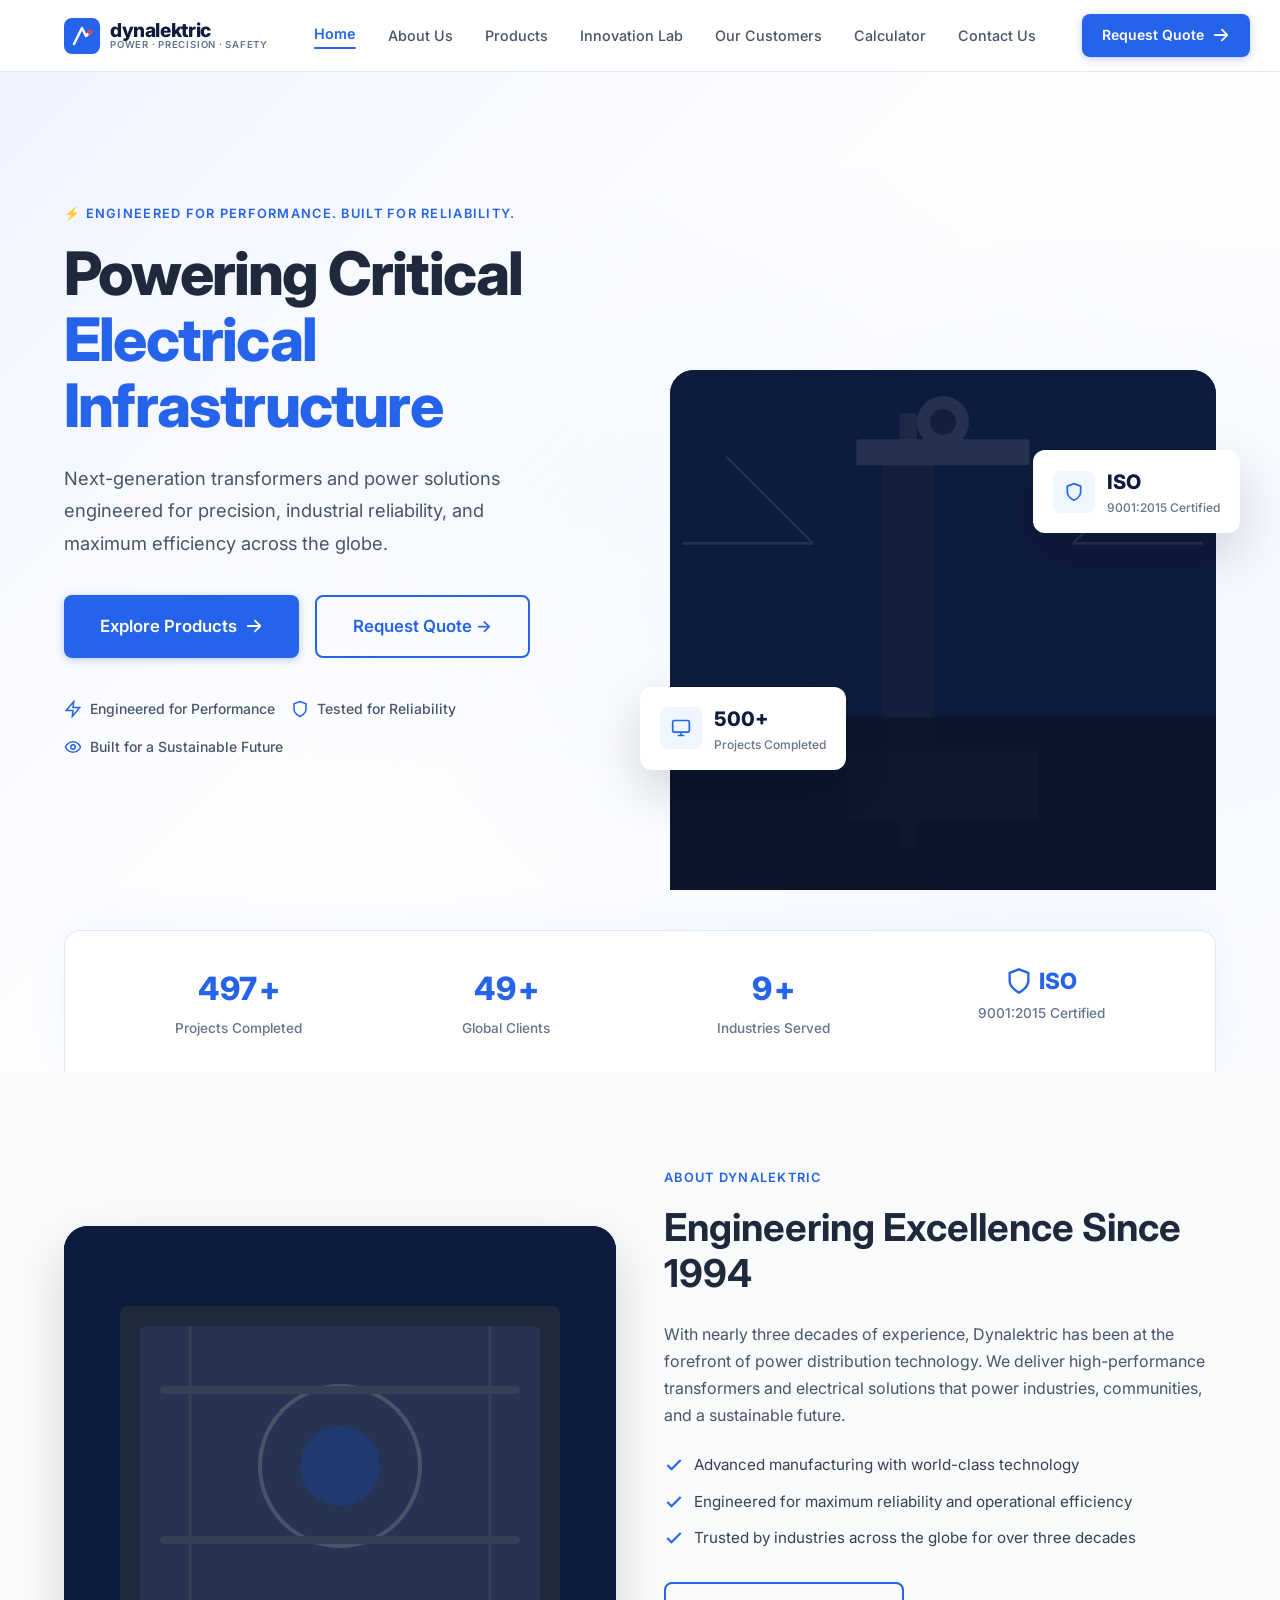
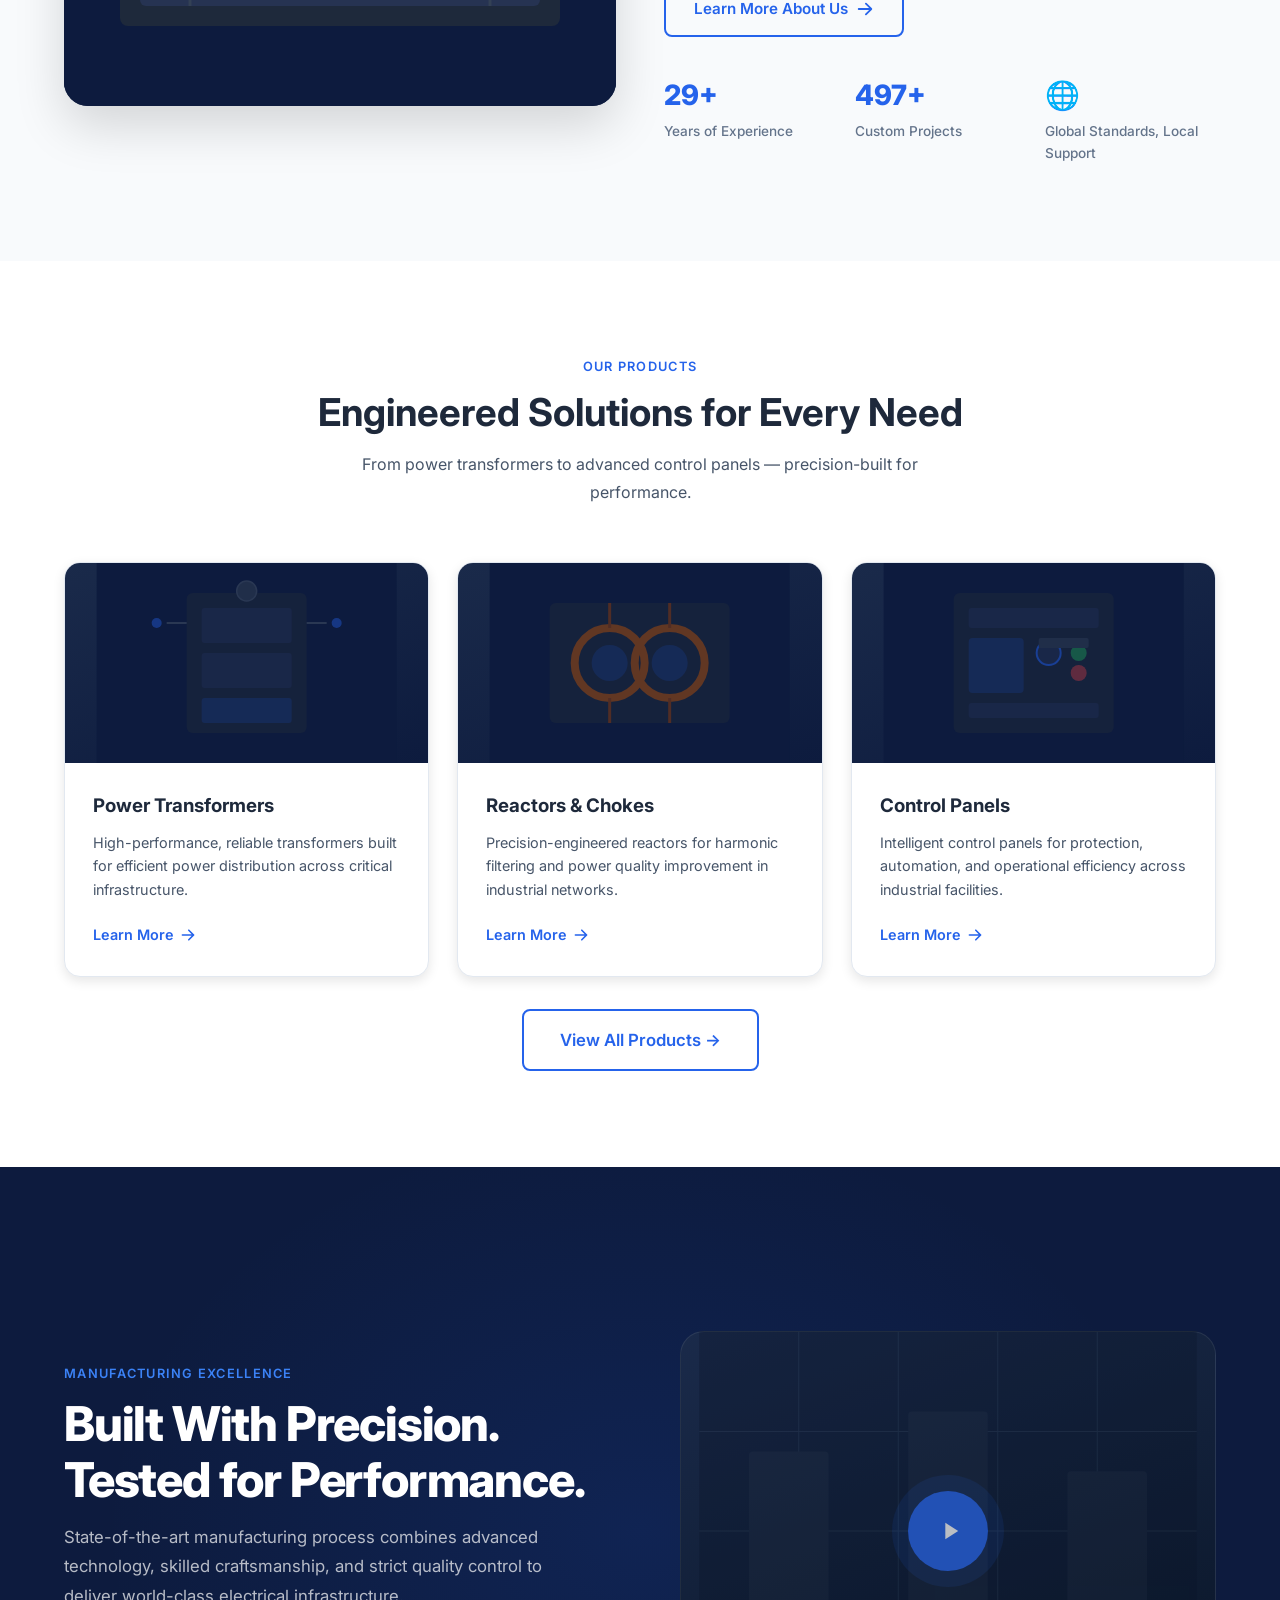
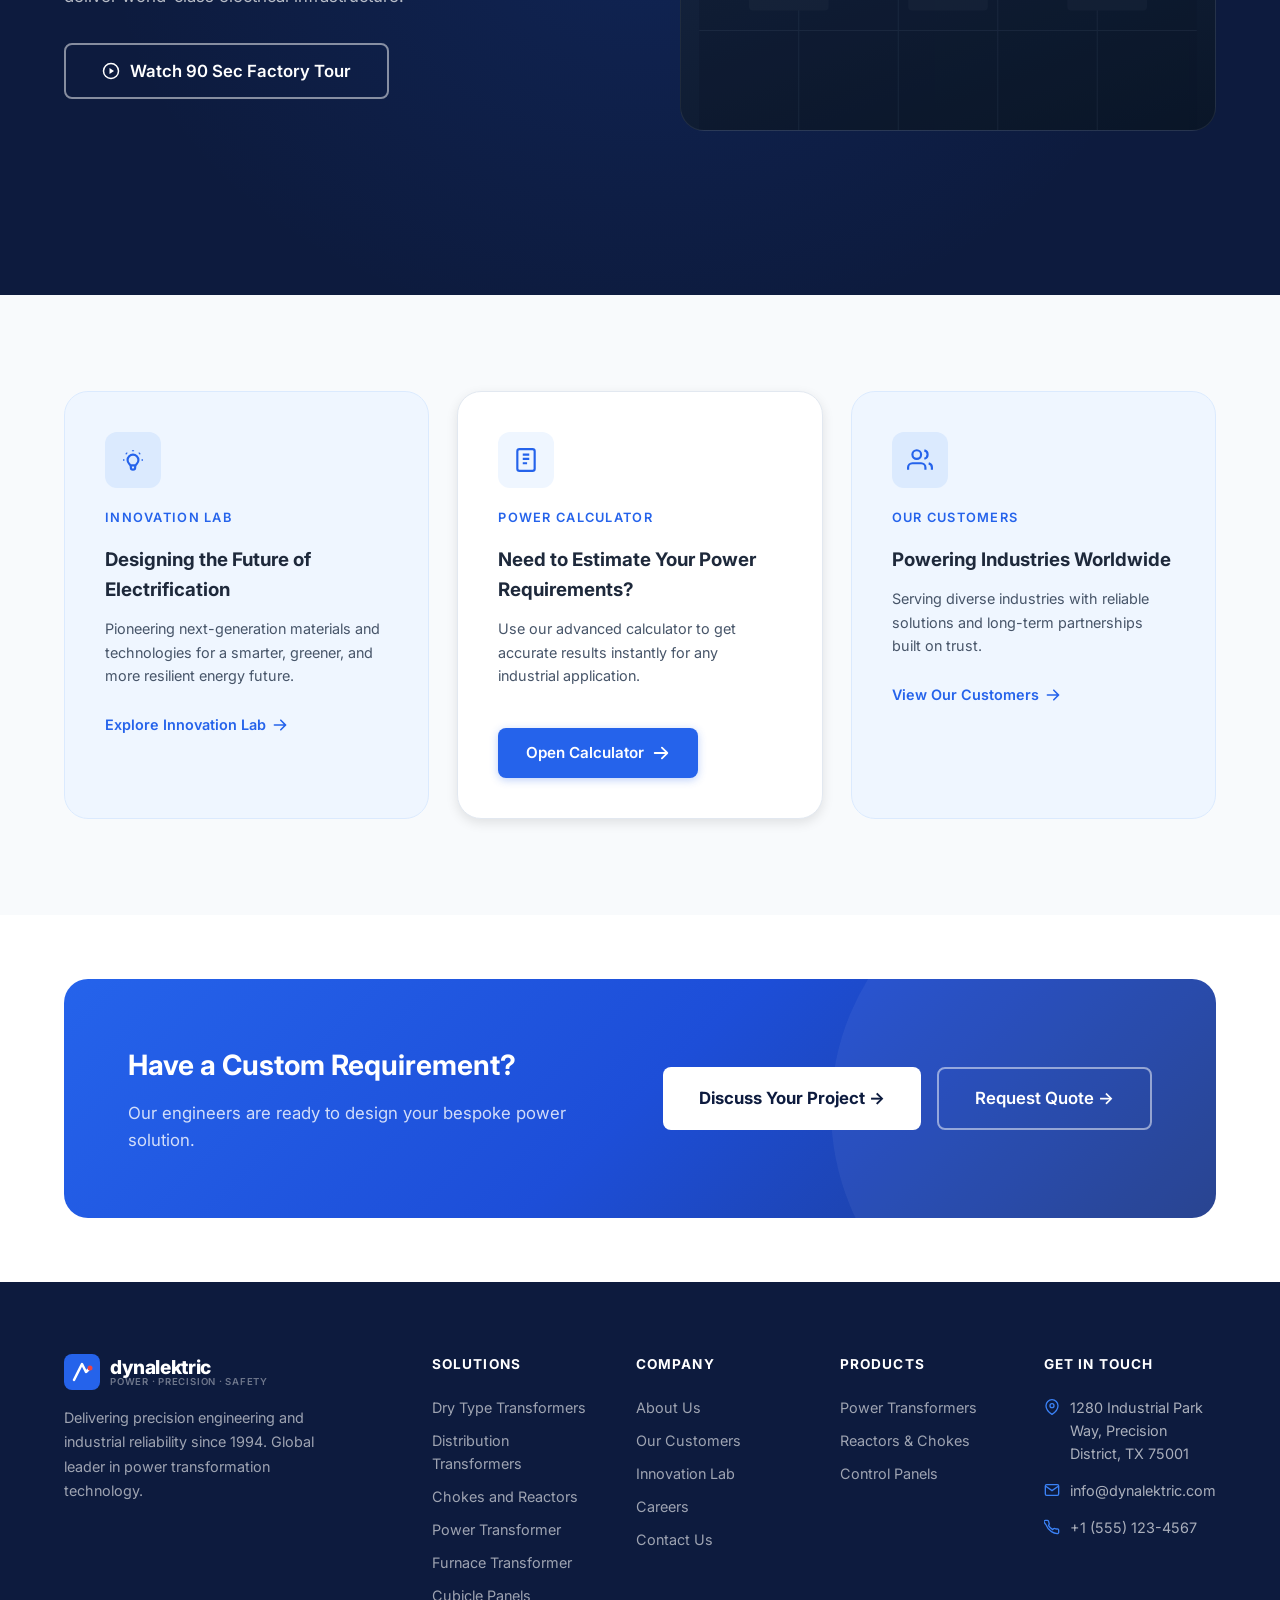
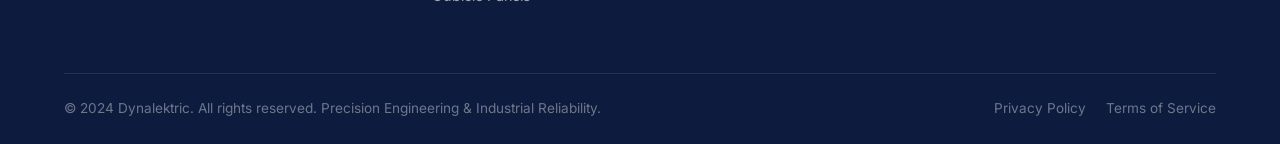
==== commit 4ecfbf27: "After 1st update" ====
--- a/index.html
+++ b/index.html
@@ -34,7 +34,6 @@
       <a href="contact.html">Contact Us</a>
     </div>
     <div class="nav-cta">
-      <a href="contact.html" class="btn btn-secondary" style="padding:10px 20px;font-size:.875rem;">Discuss Project</a>
       <a href="contact.html" class="btn btn-primary" style="padding:10px 20px;font-size:.875rem;">
         Request Quote
         <svg viewBox="0 0 20 20" fill="currentColor"><path fill-rule="evenodd" d="M10.293 3.293a1 1 0 011.414 0l6 6a1 1 0 010 1.414l-6 6a1 1 0 01-1.414-1.414L14.586 11H3a1 1 0 110-2h11.586l-4.293-4.293a1 1 0 010-1.414z" clip-rule="evenodd"/></svg>
@@ -482,6 +481,9 @@
   </div>
 </footer>
 
+<button class="scroll-top" id="scrollTop" aria-label="Back to top">
+  <svg viewBox="0 0 24 24" fill="none" stroke="currentColor" stroke-width="2.5" stroke-linecap="round" stroke-linejoin="round"><polyline points="18 15 12 9 6 15"/></svg>
+</button>
 <script src="script.js"></script>
 </body>
 </html>
--- a/styles.css
+++ b/styles.css
@@ -1140,3 +1140,41 @@
   .footer-bottom { flex-direction: column; gap: 12px; text-align: center; }
   .nav-cta .btn-secondary { display: none; }
 }
+
+/* ── Scroll to top ──────────────────────────────────────────── */
+.scroll-top {
+  position: fixed;
+  bottom: 32px;
+  right: 32px;
+  width: 48px;
+  height: 48px;
+  border-radius: 50%;
+  background: var(--blue);
+  color: var(--white);
+  border: none;
+  cursor: pointer;
+  display: flex;
+  align-items: center;
+  justify-content: center;
+  box-shadow: 0 4px 16px rgba(37,99,235,.4);
+  opacity: 0;
+  transform: translateY(12px);
+  transition: opacity .3s ease, transform .3s ease, background .2s ease;
+  z-index: 998;
+  pointer-events: none;
+}
+.scroll-top.visible {
+  opacity: 1;
+  transform: translateY(0);
+  pointer-events: auto;
+}
+.scroll-top:hover {
+  background: var(--blue-dark);
+  transform: translateY(-3px);
+  box-shadow: var(--shadow-blue);
+}
+.scroll-top svg { width: 22px; height: 22px; }
+@media (max-width: 640px) {
+  .scroll-top { bottom: 20px; right: 20px; width: 42px; height: 42px; }
+  .scroll-top svg { width: 18px; height: 18px; }
+}
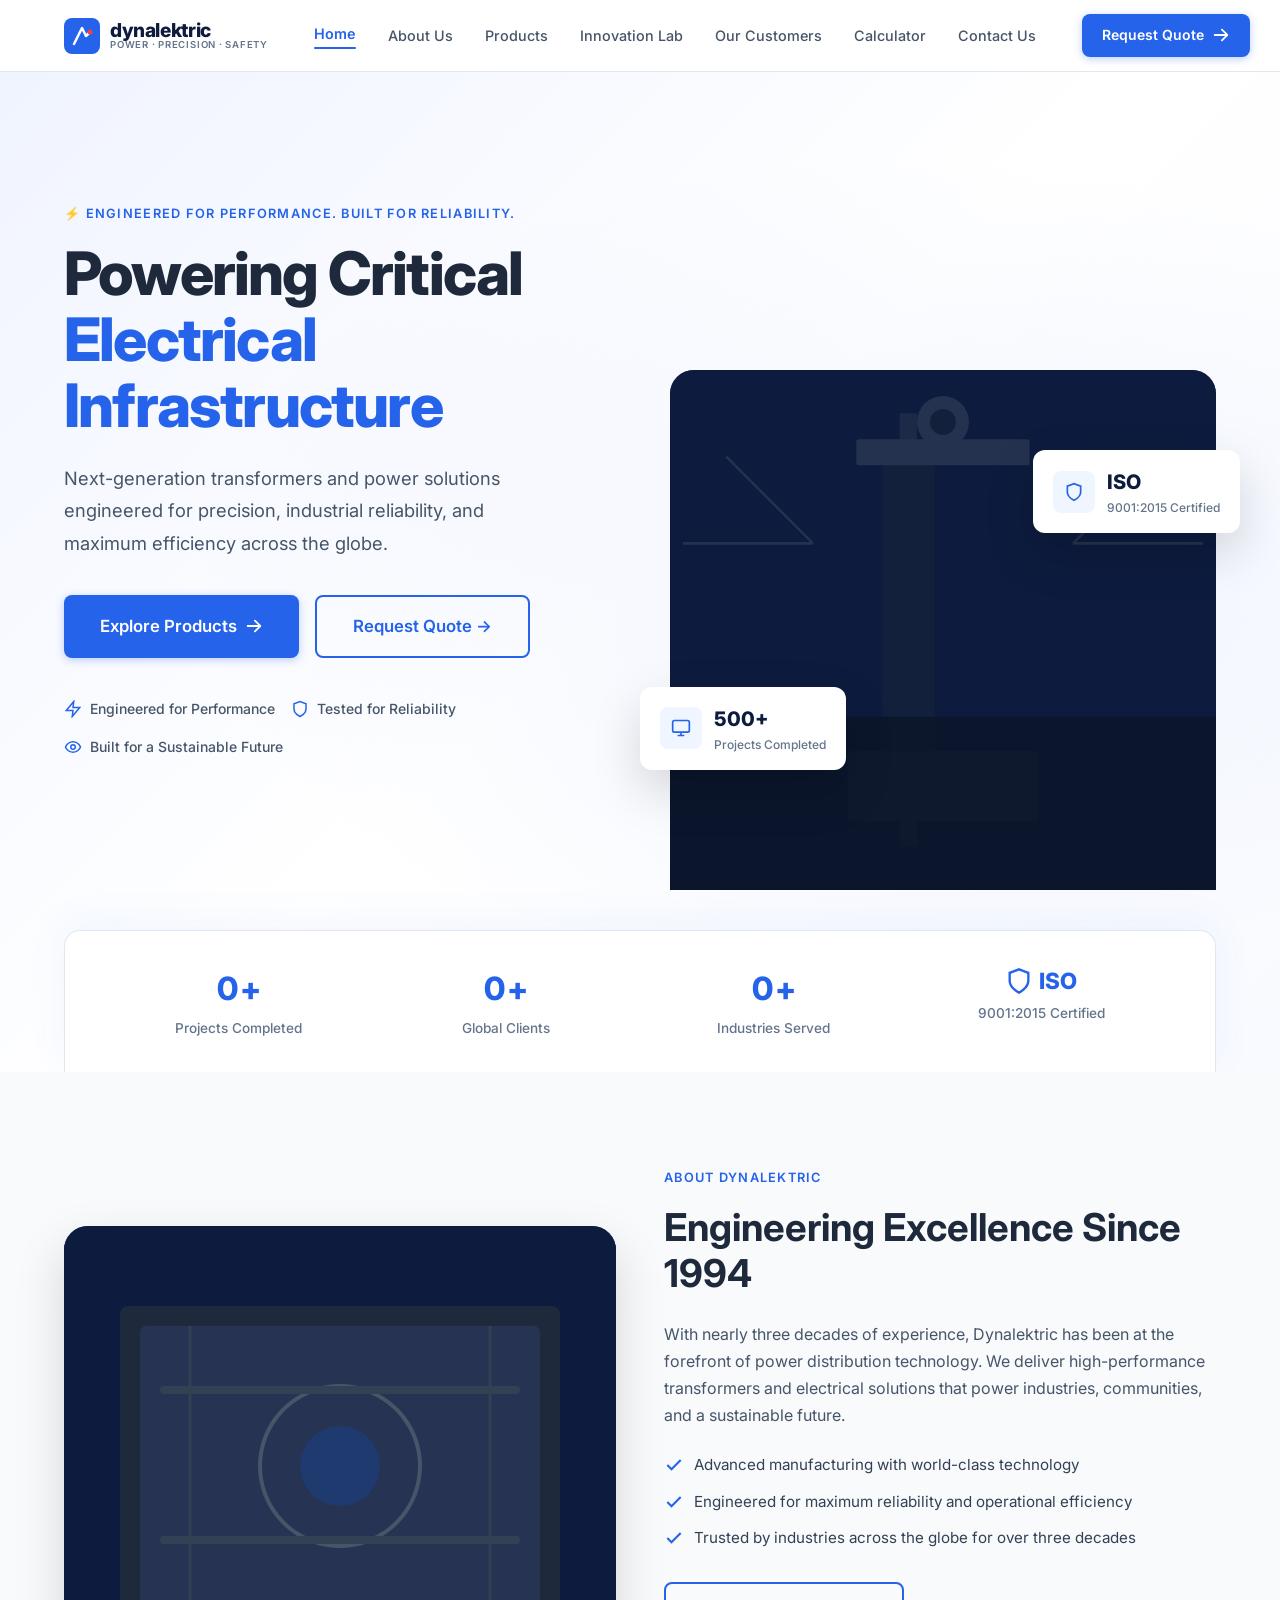
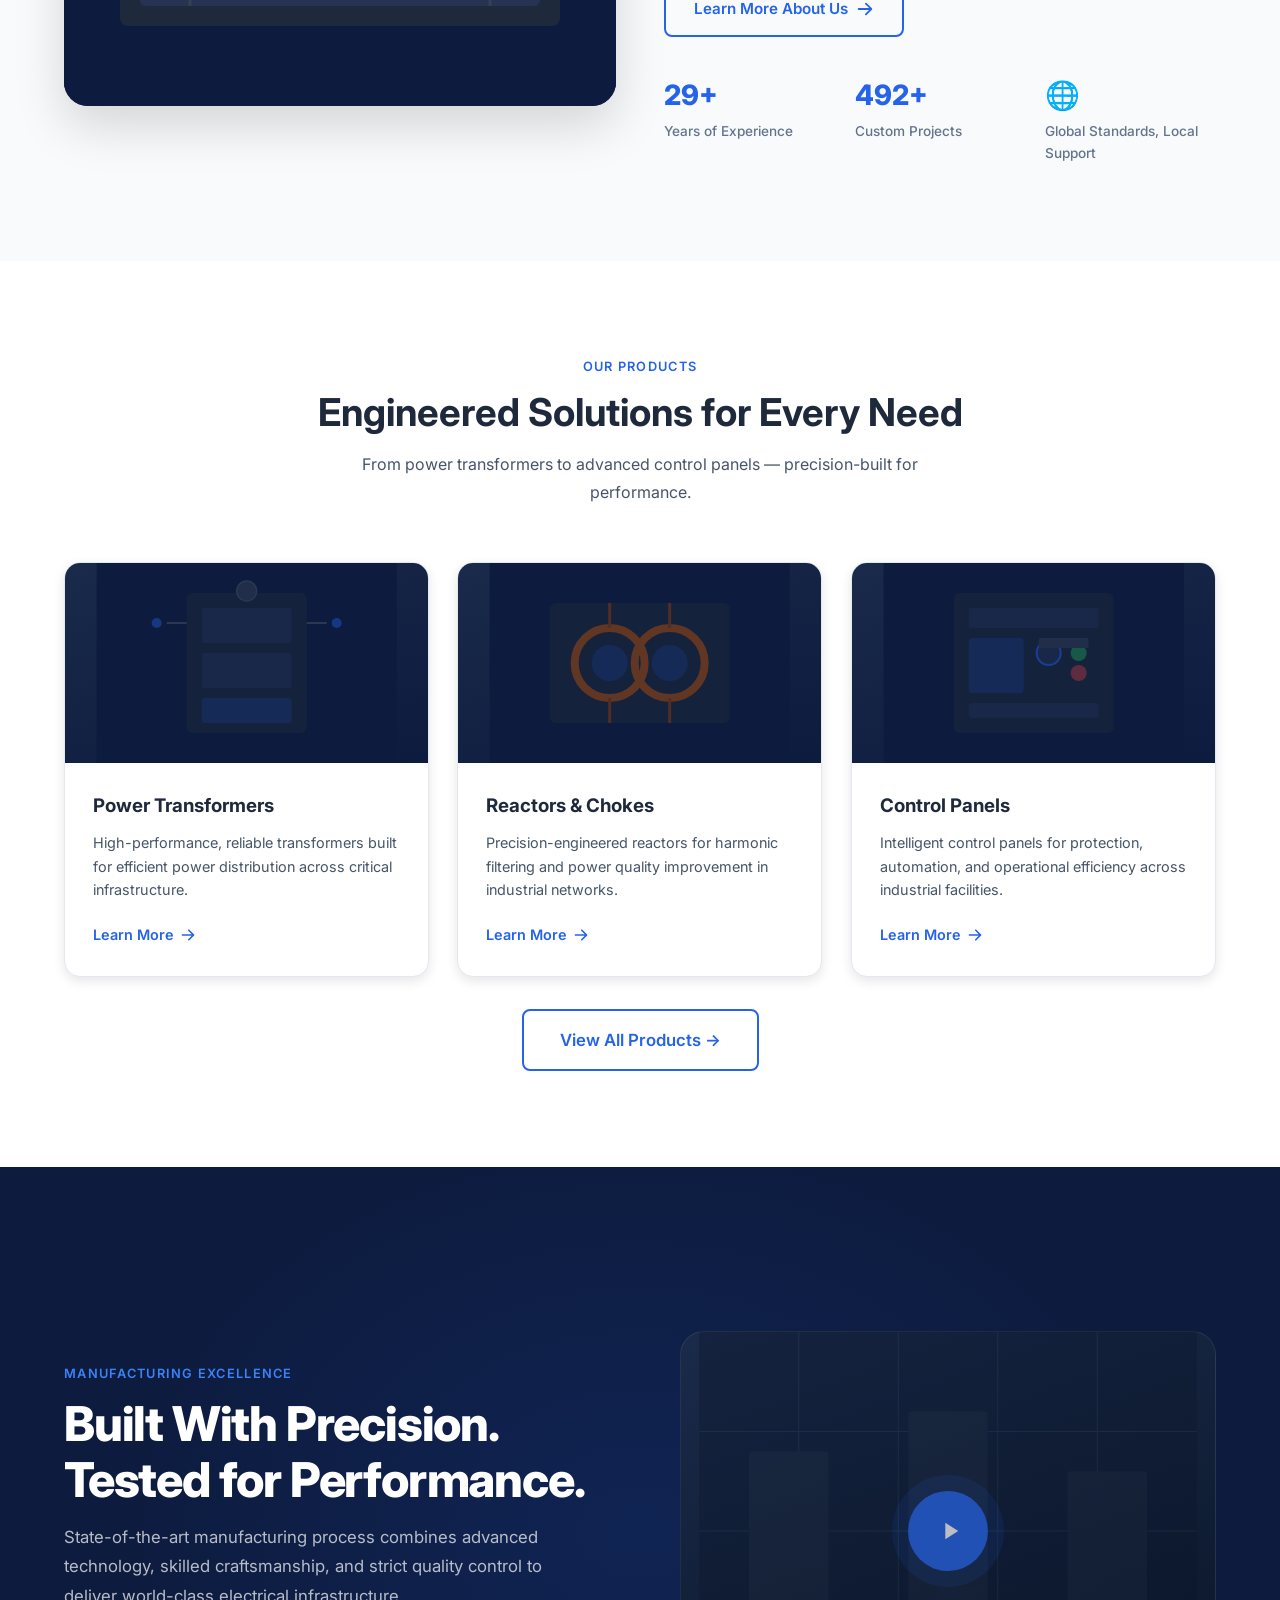
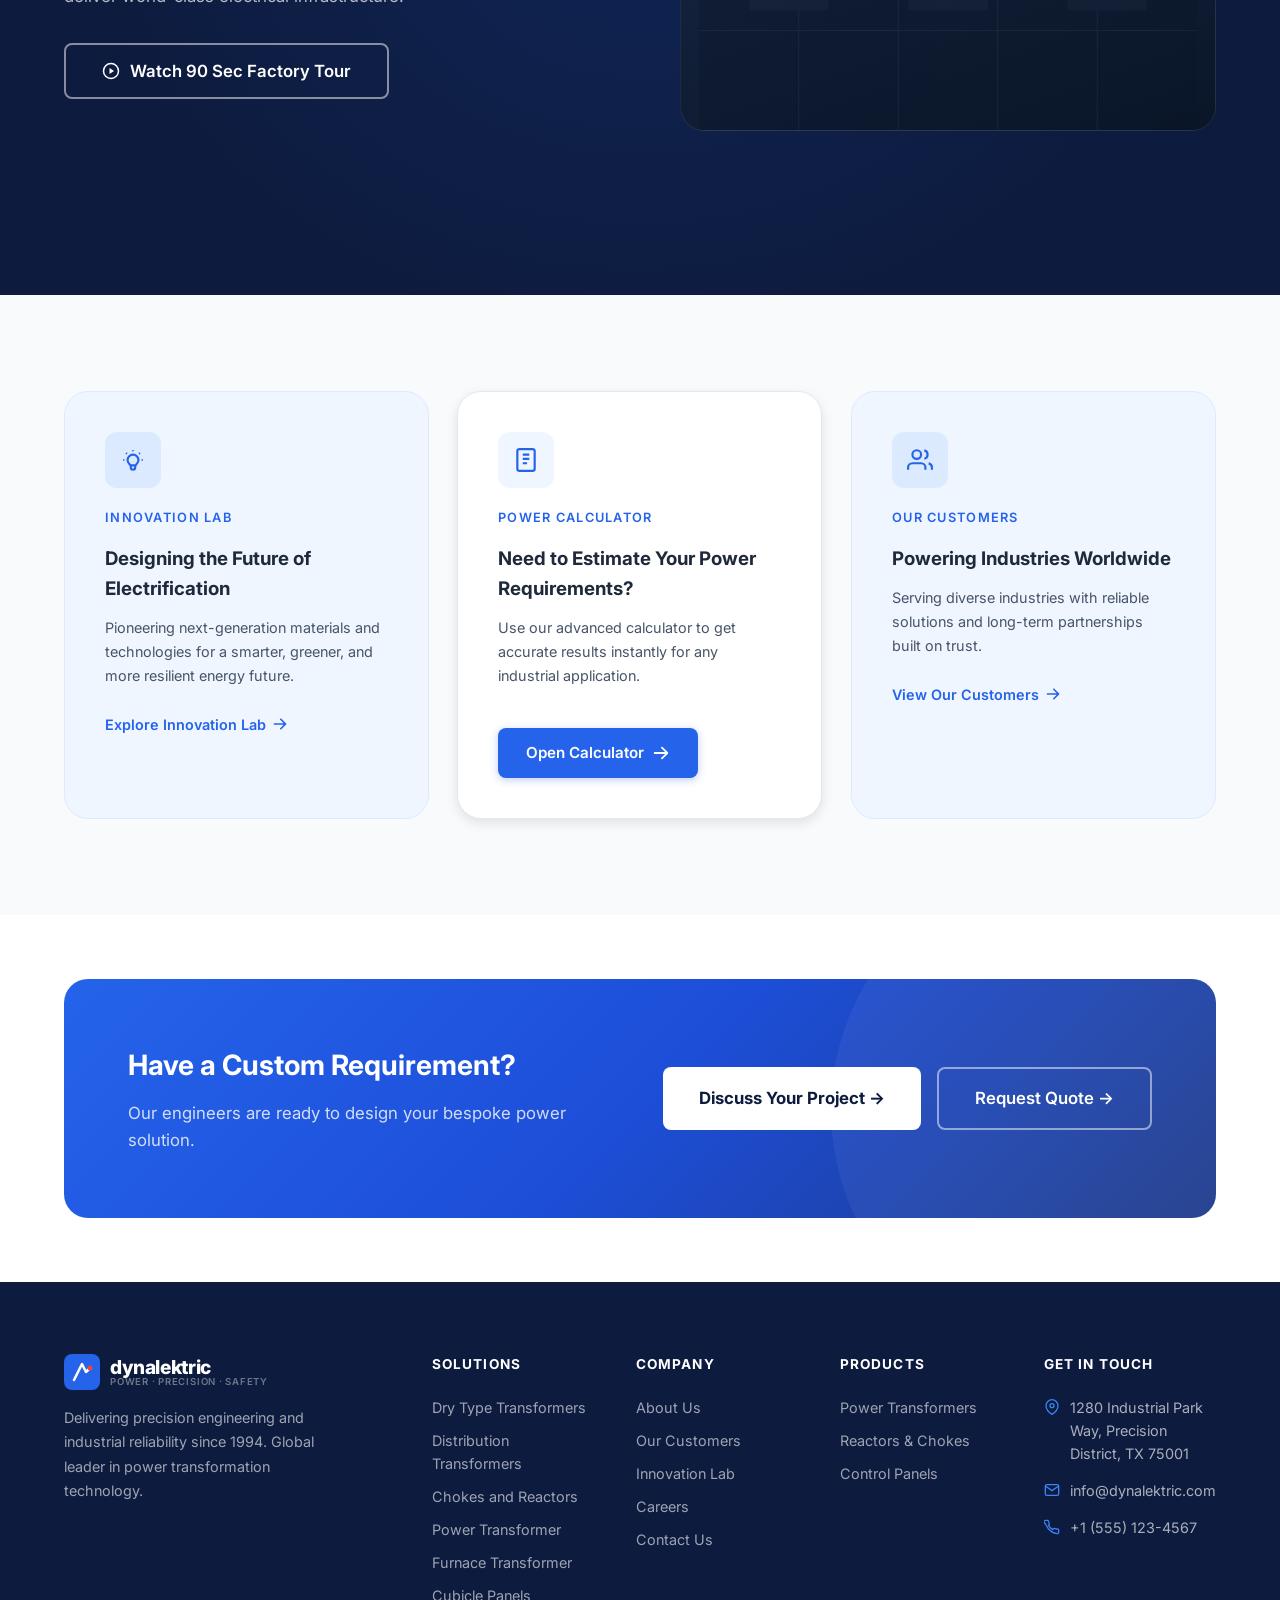
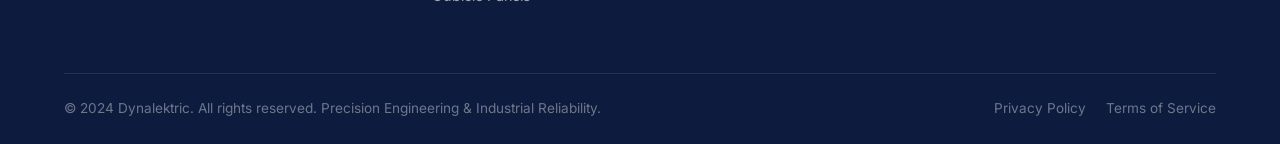
==== commit 77cd60cd: "changes here" ====
--- a/index.html
+++ b/index.html
@@ -59,7 +59,7 @@
 </div>
 
 <!-- ══ HERO ════════════════════════════════════════════════ -->
-<section class="hero-home">
+<section class="hero-home snap-section">
   <div class="container">
     <div class="hero-home-inner">
       <div class="hero-home-content animate">
@@ -174,10 +174,10 @@
 </section>
 
 <!-- ══ ABOUT HOME ═══════════════════════════════════════════ -->
-<section class="section about-home">
+<section class="section about-home snap-section">
   <div class="container">
     <div class="grid-2">
-      <div class="about-img-wrap animate">
+      <div class="about-img-wrap animate anim-left">
         <svg viewBox="0 0 600 480" xmlns="http://www.w3.org/2000/svg" style="position:absolute;inset:0;width:100%;height:100%;">
           <rect fill="#0d1b3e" width="600" height="480"/>
           <rect x="40" y="40" width="520" height="400" fill="#1a2a4a" rx="8"/>
@@ -199,7 +199,7 @@
           <text x="300" y="425" text-anchor="middle" fill="rgba(255,255,255,.2)" font-size="11" font-family="monospace">MANUFACTURING FACILITY</text>
         </svg>
       </div>
-      <div class="animate animate-delay-1">
+      <div class="animate animate-delay-1 anim-right">
         <div class="label">About Dynalektric</div>
         <h2 class="h1 mt-4 mb-6">Engineering Excellence Since 1994</h2>
         <p class="body-md mb-6">With nearly three decades of experience, Dynalektric has been at the forefront of power distribution technology. We deliver high-performance transformers and electrical solutions that power industries, communities, and a sustainable future.</p>
@@ -241,7 +241,7 @@
 </section>
 
 <!-- ══ PRODUCTS ═════════════════════════════════════════════ -->
-<section class="section" style="background:var(--white);">
+<section class="section snap-section" style="background:var(--white);">
   <div class="container">
     <div class="section-header center animate">
       <div class="label">Our Products</div>
@@ -249,7 +249,7 @@
       <p class="body-md mx-auto">From power transformers to advanced control panels — precision-built for performance.</p>
     </div>
     <div class="grid-3">
-      <div class="product-card animate animate-delay-1">
+      <div class="product-card animate animate-delay-1 anim-scale">
         <div class="product-card-img">
           <svg viewBox="0 0 300 200" xmlns="http://www.w3.org/2000/svg" style="position:absolute;inset:0;width:100%;height:100%;">
             <rect fill="#0d1b3e" width="300" height="200"/>
@@ -272,7 +272,7 @@
           <a href="products.html" class="link-arrow">Learn More <svg viewBox="0 0 20 20" fill="currentColor"><path fill-rule="evenodd" d="M10.293 3.293a1 1 0 011.414 0l6 6a1 1 0 010 1.414l-6 6a1 1 0 01-1.414-1.414L14.586 11H3a1 1 0 110-2h11.586l-4.293-4.293a1 1 0 010-1.414z" clip-rule="evenodd"/></svg></a>
         </div>
       </div>
-      <div class="product-card animate animate-delay-2">
+      <div class="product-card animate animate-delay-2 anim-scale">
         <div class="product-card-img">
           <svg viewBox="0 0 300 200" xmlns="http://www.w3.org/2000/svg" style="position:absolute;inset:0;width:100%;height:100%;">
             <rect fill="#0d1b3e" width="300" height="200"/>
@@ -295,7 +295,7 @@
           <a href="products.html" class="link-arrow">Learn More <svg viewBox="0 0 20 20" fill="currentColor"><path fill-rule="evenodd" d="M10.293 3.293a1 1 0 011.414 0l6 6a1 1 0 010 1.414l-6 6a1 1 0 01-1.414-1.414L14.586 11H3a1 1 0 110-2h11.586l-4.293-4.293a1 1 0 010-1.414z" clip-rule="evenodd"/></svg></a>
         </div>
       </div>
-      <div class="product-card animate animate-delay-3">
+      <div class="product-card animate animate-delay-3 anim-scale">
         <div class="product-card-img">
           <svg viewBox="0 0 300 200" xmlns="http://www.w3.org/2000/svg" style="position:absolute;inset:0;width:100%;height:100%;">
             <rect fill="#0d1b3e" width="300" height="200"/>
@@ -325,10 +325,10 @@
 </section>
 
 <!-- ══ DARK BANNER ══════════════════════════════════════════ -->
-<section class="dark-banner section-sm">
+<section class="dark-banner section-sm snap-section">
   <div class="container">
     <div class="dark-banner-inner">
-      <div class="animate">
+      <div class="animate anim-zoom">
         <div class="label" style="color:var(--blue-light);">Manufacturing Excellence</div>
         <h2 class="display-2" style="color:var(--white);margin-top:12px;margin-bottom:16px;">
           Built With Precision.<br>Tested for Performance.
@@ -339,7 +339,7 @@
           Watch 90 Sec Factory Tour
         </button>
       </div>
-      <div class="factory-visual animate animate-delay-2">
+      <div class="factory-visual animate animate-delay-2 anim-right">
         <div class="play-btn">
           <svg viewBox="0 0 24 24" fill="currentColor"><path d="M8 5v14l11-7z"/></svg>
         </div>
@@ -361,10 +361,10 @@
 </section>
 
 <!-- ══ THREE PROMO CARDS ════════════════════════════════════ -->
-<section class="section" style="background:var(--gray-50);">
+<section class="section snap-section" style="background:var(--gray-50);">
   <div class="container">
     <div class="grid-3" style="align-items:stretch;">
-      <div class="promo-card blue-bg animate">
+      <div class="promo-card blue-bg animate anim-flip">
         <div class="card-icon" style="background:var(--blue-100);">
           <svg viewBox="0 0 24 24" fill="none" stroke="currentColor" stroke-width="2"><path d="M9.663 17h4.673M12 3v1m6.364 1.636l-.707.707M21 12h-1M4 12H3m3.343-5.657l-.707-.707m2.828 9.9a5 5 0 117.072 0l-.548.547A3.374 3.374 0 0014 18.469V19a2 2 0 11-4 0v-.531c0-.895-.356-1.754-.988-2.386l-.548-.547z"/></svg>
         </div>
@@ -373,7 +373,7 @@
         <p>Pioneering next-generation materials and technologies for a smarter, greener, and more resilient energy future.</p>
         <a href="innovation.html" class="link-arrow">Explore Innovation Lab <svg viewBox="0 0 20 20" fill="currentColor"><path fill-rule="evenodd" d="M10.293 3.293a1 1 0 011.414 0l6 6a1 1 0 010 1.414l-6 6a1 1 0 01-1.414-1.414L14.586 11H3a1 1 0 110-2h11.586l-4.293-4.293a1 1 0 010-1.414z" clip-rule="evenodd"/></svg></a>
       </div>
-      <div class="promo-card white-bg animate animate-delay-2">
+      <div class="promo-card white-bg animate animate-delay-2 anim-flip">
         <div class="card-icon">
           <svg viewBox="0 0 24 24" fill="none" stroke="currentColor" stroke-width="2"><rect x="4" y="2" width="16" height="20" rx="2"/><path d="M9 7h6M9 11h6M9 15h4"/></svg>
         </div>
@@ -385,7 +385,7 @@
           <svg viewBox="0 0 20 20" fill="currentColor"><path fill-rule="evenodd" d="M10.293 3.293a1 1 0 011.414 0l6 6a1 1 0 010 1.414l-6 6a1 1 0 01-1.414-1.414L14.586 11H3a1 1 0 110-2h11.586l-4.293-4.293a1 1 0 010-1.414z" clip-rule="evenodd"/></svg>
         </a>
       </div>
-      <div class="promo-card blue-bg animate animate-delay-3">
+      <div class="promo-card blue-bg animate animate-delay-3 anim-flip">
         <div class="card-icon" style="background:var(--blue-100);">
           <svg viewBox="0 0 24 24" fill="none" stroke="currentColor" stroke-width="2"><path d="M17 21v-2a4 4 0 0 0-4-4H5a4 4 0 0 0-4 4v2"/><circle cx="9" cy="7" r="4"/><path d="M23 21v-2a4 4 0 0 0-3-3.87M16 3.13a4 4 0 0 1 0 7.75"/></svg>
         </div>
@@ -399,8 +399,8 @@
 </section>
 
 <!-- ══ CTA BANNER ═══════════════════════════════════════════ -->
-<section class="section-sm" style="background:var(--white);">
-  <div class="container animate">
+<section class="section-sm snap-section" style="background:var(--white);">
+  <div class="container animate anim-zoom">
     <div class="cta-banner">
       <div class="cta-banner-content">
         <h2>Have a Custom Requirement?</h2>
@@ -415,7 +415,7 @@
 </section>
 
 <!-- ══ FOOTER ═══════════════════════════════════════════════ -->
-<footer class="footer">
+<footer class="footer snap-section">
   <div class="container">
     <div class="footer-main">
       <div class="footer-brand">
--- a/styles.css
+++ b/styles.css
@@ -1089,6 +1089,43 @@
 .animate-delay-3 { animation-delay: .3s; }
 .animate-delay-4 { animation-delay: .4s; }
 
+/* ── Unique section entrance animations ─────────────────────── */
+@keyframes slideInLeft {
+  from { opacity: 0; transform: translateX(-55px); }
+  to   { opacity: 1; transform: translateX(0); }
+}
+@keyframes slideInRight {
+  from { opacity: 0; transform: translateX(55px); }
+  to   { opacity: 1; transform: translateX(0); }
+}
+@keyframes scaleIn {
+  from { opacity: 0; transform: scale(0.86) translateY(24px); }
+  to   { opacity: 1; transform: scale(1) translateY(0); }
+}
+@keyframes zoomFade {
+  from { opacity: 0; transform: scale(0.94); }
+  to   { opacity: 1; transform: scale(1); }
+}
+@keyframes flipInY {
+  from { opacity: 0; transform: perspective(800px) rotateY(-14deg) translateX(28px); }
+  to   { opacity: 1; transform: perspective(800px) rotateY(0) translateX(0); }
+}
+
+.anim-left.in  { animation: slideInLeft  .7s  cubic-bezier(.4,0,.2,1) forwards; }
+.anim-right.in { animation: slideInRight .7s  cubic-bezier(.4,0,.2,1) forwards; }
+.anim-scale.in { animation: scaleIn      .65s cubic-bezier(.4,0,.2,1) forwards; }
+.anim-zoom.in  { animation: zoomFade     .75s cubic-bezier(.4,0,.2,1) forwards; }
+.anim-flip.in  { animation: flipInY      .65s cubic-bezier(.4,0,.2,1) forwards; }
+
+/* ── Scroll snap (home page) ────────────────────────────────── */
+html:has(.snap-section) {
+  scroll-snap-type: y mandatory;
+}
+.snap-section {
+  scroll-snap-align: start;
+  scroll-margin-top: var(--nav-h);
+}
+
 /* ══════════════════════════════════════════════════════════════
    RESPONSIVE
 ══════════════════════════════════════════════════════════════ */
